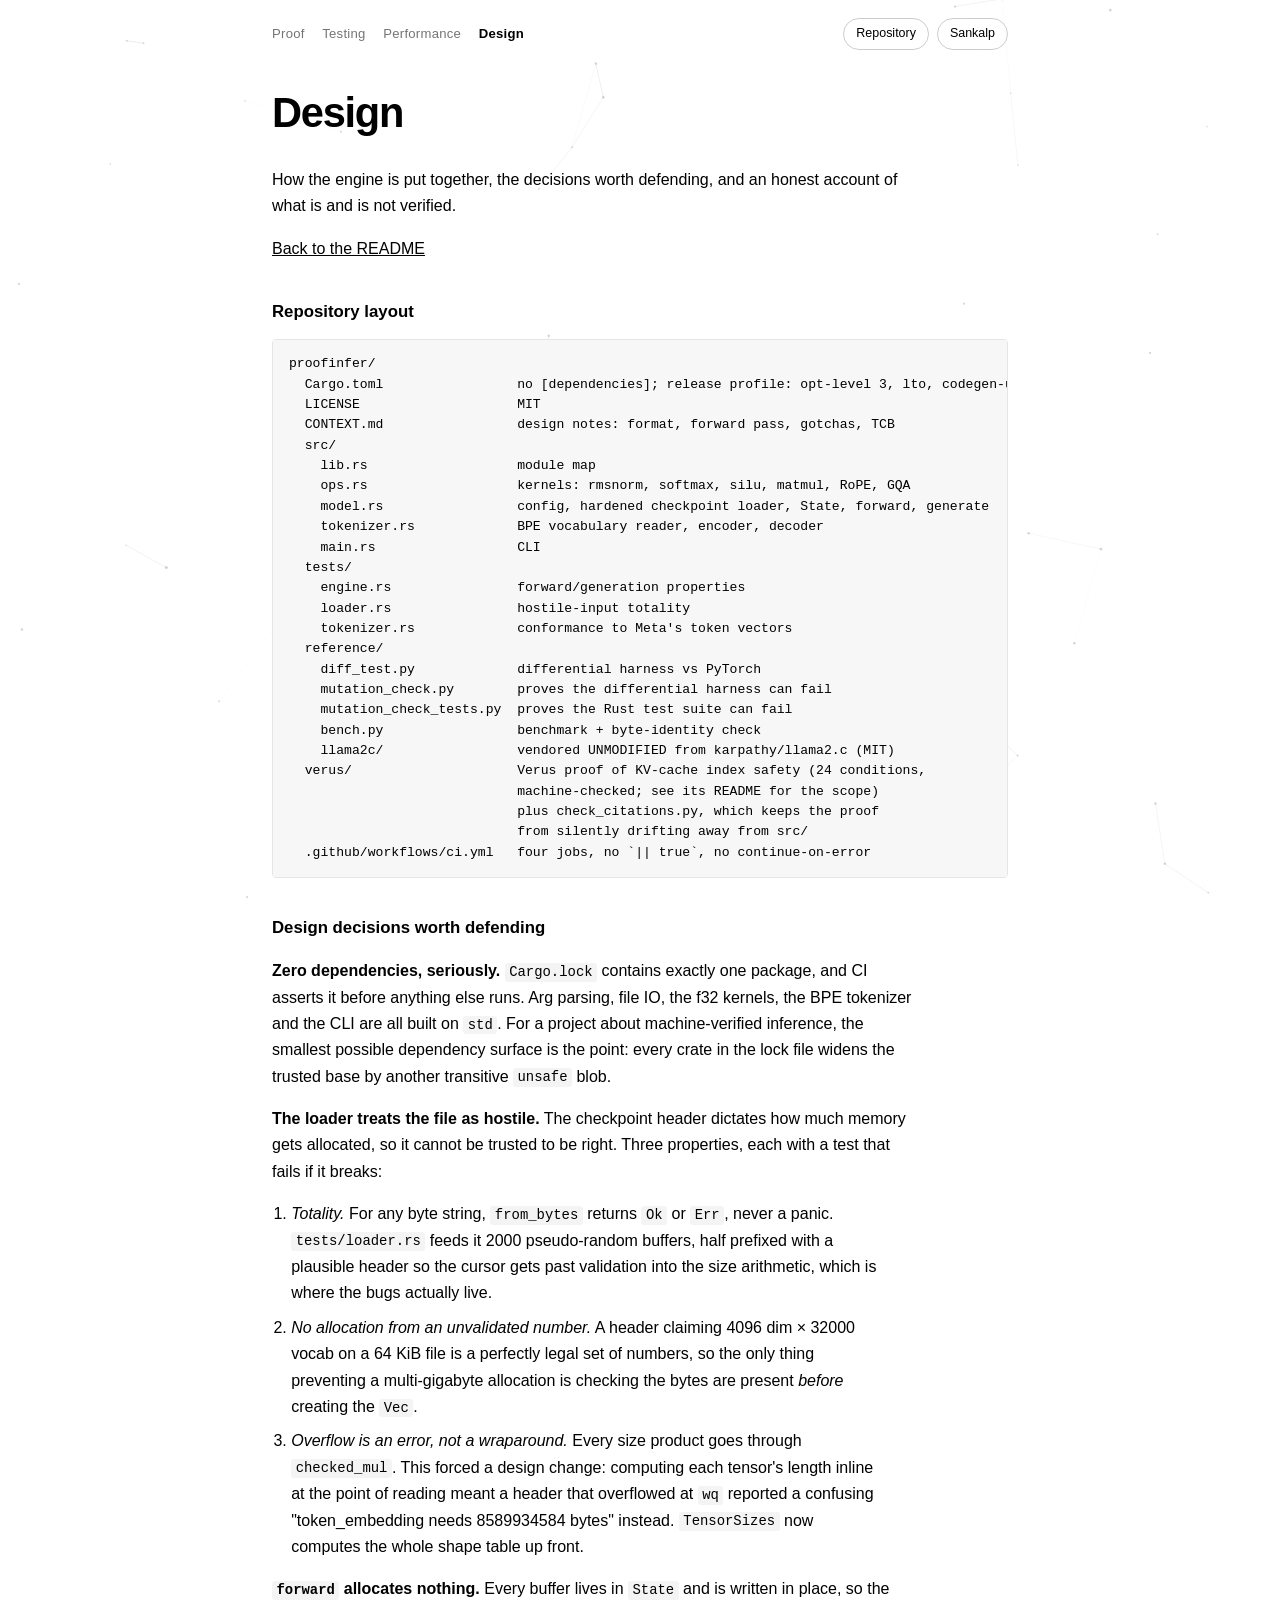
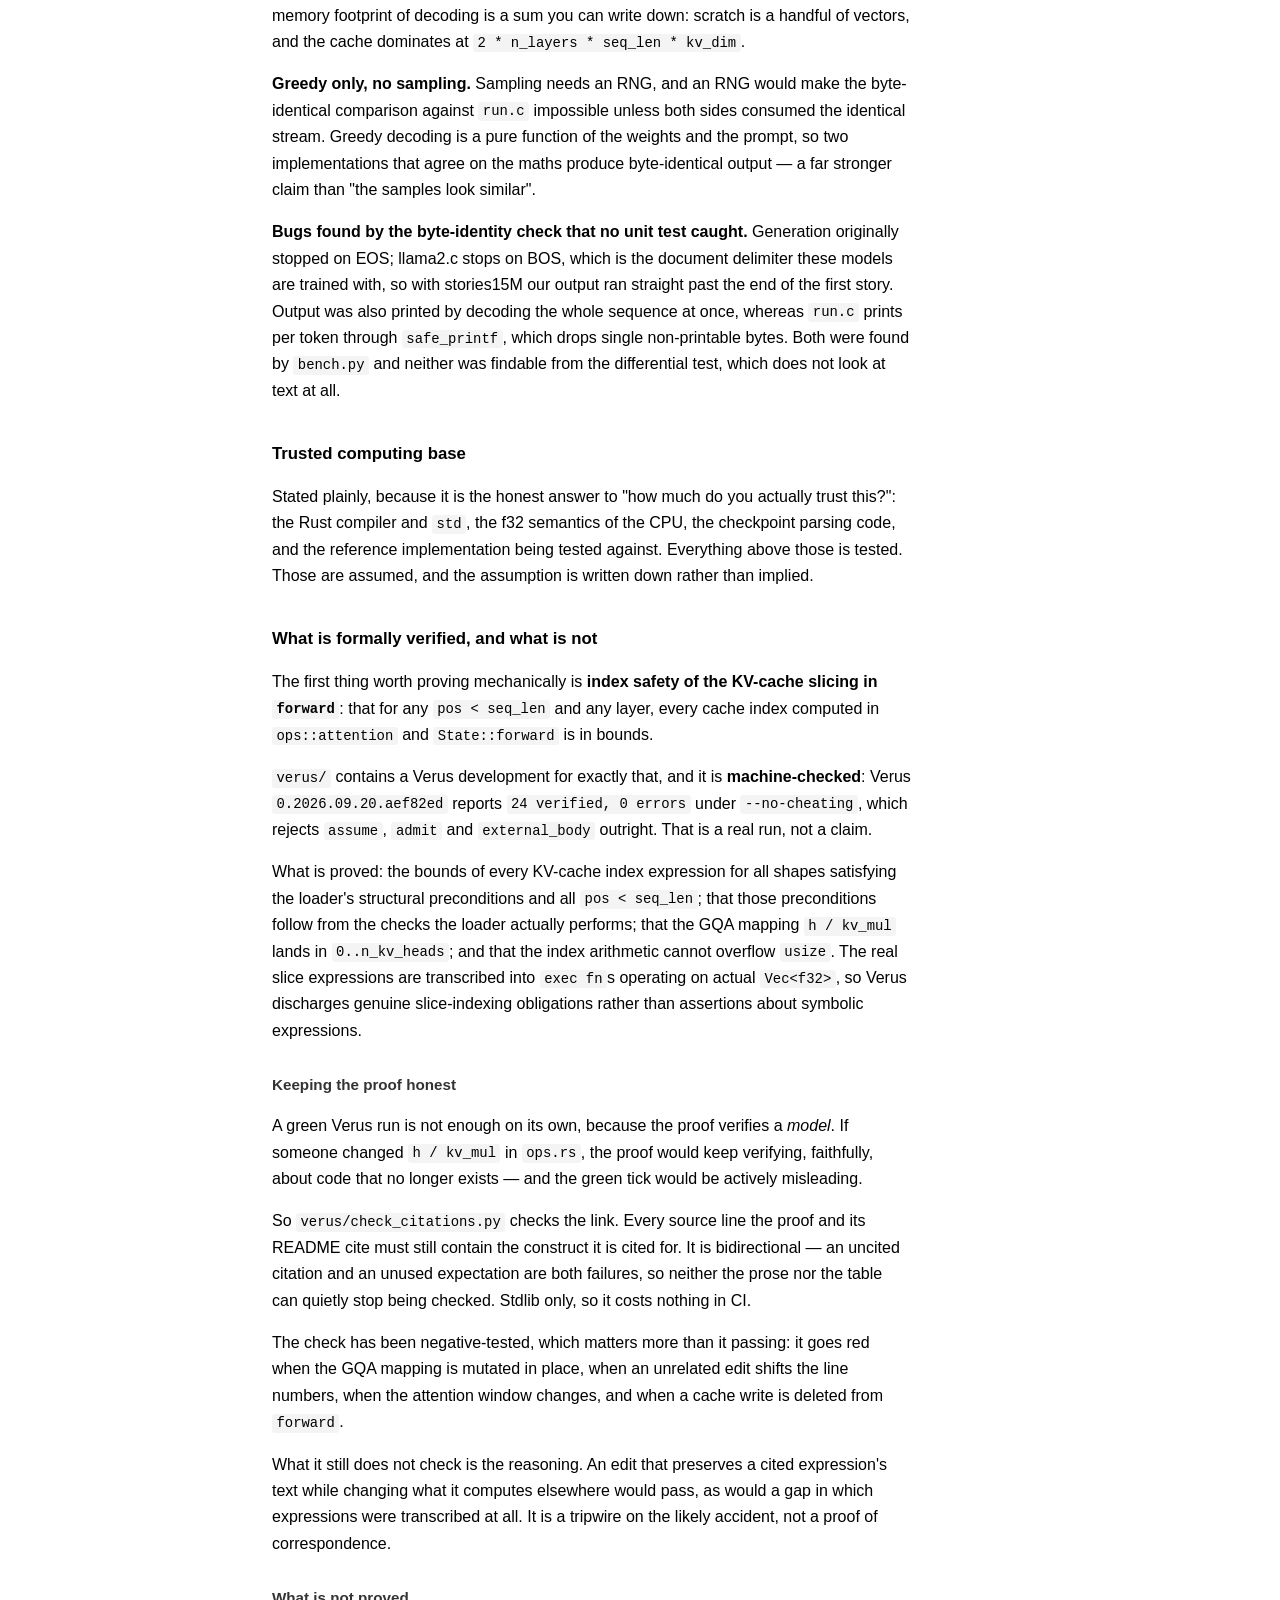
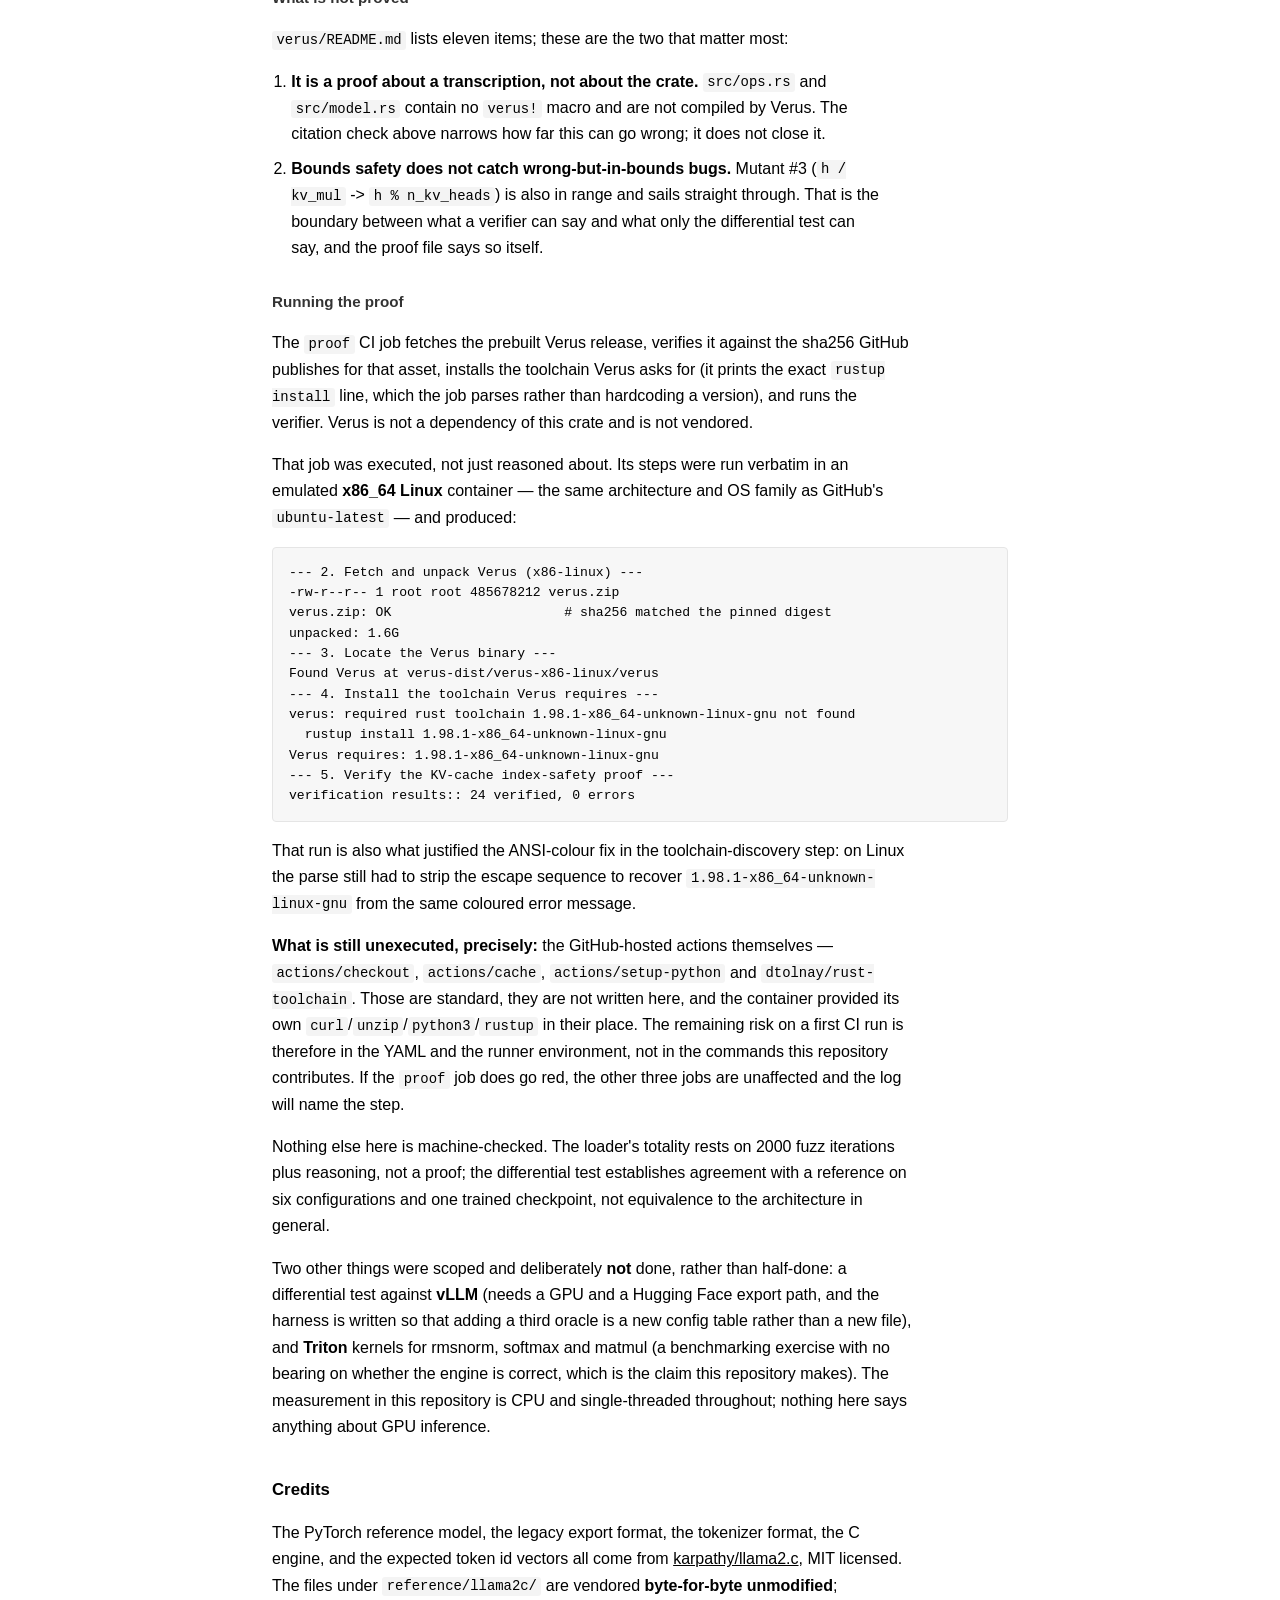
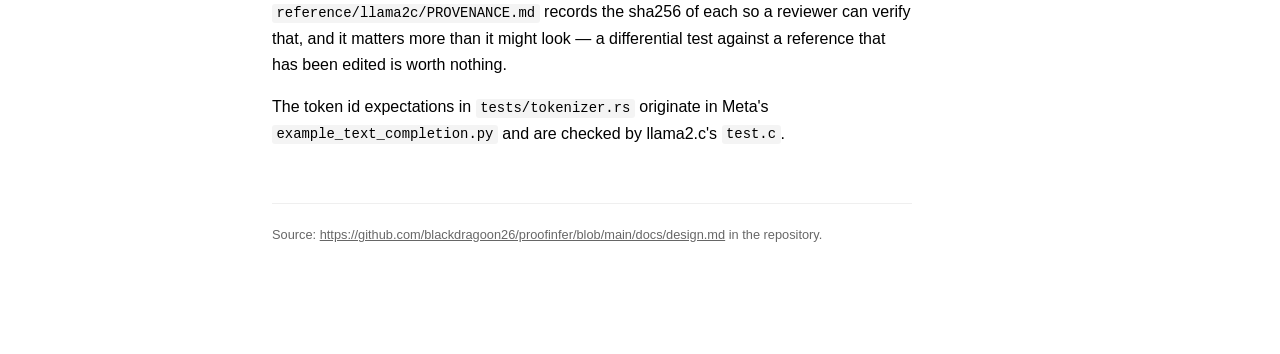
==== site/design.html @ e71aaa5a "site: landing page, generated from docs/ The project's site, in site/. Four static pages - the landi" ====
<!DOCTYPE html>
<html lang="en">
<head>
<meta charset="utf-8">
<meta name="viewport" content="width=device-width, initial-scale=1">
<title>Design &middot; proofinfer</title>
<meta name="description" content="proofinfer — Design: architecture, decisions, trusted computing base, and what is not verified">
<link rel="stylesheet" href="style.css">
<script src="motion.js" defer></script>
</head>
<body>
<canvas id="bg" aria-hidden="true"></canvas>

<nav>
<div class="navlinks"><a href="index.html">Proof</a><a href="testing.html">Testing</a><a href="performance.html">Performance</a><a href="design.html" class="here">Design</a></div><div class="navbtns"><a class="btn" href="https://github.com/blackdragoon26/proofinfer">Repository</a><a class="btn" href="https://sankalpjha.dev/">Sankalp</a></div>
</nav>

<main class="doc">
<h1>Design</h1>
<p>How the engine is put together, the decisions worth defending, and an honest account of what is and is not verified.</p>

<p><a href="https://github.com/blackdragoon26/proofinfer/blob/main/README.md">Back to the README</a></p>

<h3>Repository layout</h3>
<pre><code>proofinfer/
  Cargo.toml                 no [dependencies]; release profile: opt-level 3, lto, codegen-units 1
  LICENSE                    MIT
  CONTEXT.md                 design notes: format, forward pass, gotchas, TCB
  src/
    lib.rs                   module map
    ops.rs                   kernels: rmsnorm, softmax, silu, matmul, RoPE, GQA
    model.rs                 config, hardened checkpoint loader, State, forward, generate
    tokenizer.rs             BPE vocabulary reader, encoder, decoder
    main.rs                  CLI
  tests/
    engine.rs                forward/generation properties
    loader.rs                hostile-input totality
    tokenizer.rs             conformance to Meta's token vectors
  reference/
    diff_test.py             differential harness vs PyTorch
    mutation_check.py        proves the differential harness can fail
    mutation_check_tests.py  proves the Rust test suite can fail
    bench.py                 benchmark + byte-identity check
    llama2c/                 vendored UNMODIFIED from karpathy/llama2.c (MIT)
  verus/                     Verus proof of KV-cache index safety (24 conditions,
                             machine-checked; see its README for the scope)
                             plus check_citations.py, which keeps the proof
                             from silently drifting away from src/
  .github/workflows/ci.yml   four jobs, no `|| true`, no continue-on-error</code></pre>

<h3>Design decisions worth defending</h3>
<p><strong>Zero dependencies, seriously.</strong> <code>Cargo.lock</code> contains exactly one package, and CI asserts it before anything else runs. Arg parsing, file IO, the f32 kernels, the BPE tokenizer and the CLI are all built on <code>std</code>. For a project about machine-verified inference, the smallest possible dependency surface is the point: every crate in the lock file widens the trusted base by another transitive <code>unsafe</code> blob.</p>

<p><strong>The loader treats the file as hostile.</strong> The checkpoint header dictates how much memory gets allocated, so it cannot be trusted to be right. Three properties, each with a test that fails if it breaks:</p>

<ol>
<li><em>Totality.</em> For any byte string, <code>from_bytes</code> returns <code>Ok</code> or <code>Err</code>, never a panic. <code>tests/loader.rs</code> feeds it 2000 pseudo-random buffers, half prefixed with a plausible header so the cursor gets past validation into the size arithmetic, which is where the bugs actually live.</li>
<li><em>No allocation from an unvalidated number.</em> A header claiming 4096 dim × 32000 vocab on a 64 KiB file is a perfectly legal set of numbers, so the only thing preventing a multi-gigabyte allocation is checking the bytes are present <em>before</em> creating the <code>Vec</code>.</li>
<li><em>Overflow is an error, not a wraparound.</em> Every size product goes through <code>checked_mul</code>. This forced a design change: computing each tensor's length inline at the point of reading meant a header that overflowed at <code>wq</code> reported a confusing "token_embedding needs 8589934584 bytes" instead. <code>TensorSizes</code> now computes the whole shape table up front.</li>
</ol>

<p><strong><code>forward</code> allocates nothing.</strong> Every buffer lives in <code>State</code> and is written in place, so the memory footprint of decoding is a sum you can write down: scratch is a handful of vectors, and the cache dominates at <code>2 * n_layers * seq_len * kv_dim</code>.</p>

<p><strong>Greedy only, no sampling.</strong> Sampling needs an RNG, and an RNG would make the byte-identical comparison against <code>run.c</code> impossible unless both sides consumed the identical stream. Greedy decoding is a pure function of the weights and the prompt, so two implementations that agree on the maths produce byte-identical output — a far stronger claim than "the samples look similar".</p>

<p><strong>Bugs found by the byte-identity check that no unit test caught.</strong> Generation originally stopped on EOS; llama2.c stops on BOS, which is the document delimiter these models are trained with, so with stories15M our output ran straight past the end of the first story. Output was also printed by decoding the whole sequence at once, whereas <code>run.c</code> prints per token through <code>safe_printf</code>, which drops single non-printable bytes. Both were found by <code>bench.py</code> and neither was findable from the differential test, which does not look at text at all.</p>

<h3>Trusted computing base</h3>
<p>Stated plainly, because it is the honest answer to "how much do you actually trust this?": the Rust compiler and <code>std</code>, the f32 semantics of the CPU, the checkpoint parsing code, and the reference implementation being tested against. Everything above those is tested. Those are assumed, and the assumption is written down rather than implied.</p>

<h3>What is formally verified, and what is not</h3>
<p>The first thing worth proving mechanically is <strong>index safety of the KV-cache slicing in <code>forward</code></strong>: that for any <code>pos &lt; seq_len</code> and any layer, every cache index computed in <code>ops::attention</code> and <code>State::forward</code> is in bounds.</p>

<p><code>verus/</code> contains a Verus development for exactly that, and it is <strong>machine-checked</strong>: Verus <code>0.2026.09.20.aef82ed</code> reports <code>24 verified, 0 errors</code> under <code>--no-cheating</code>, which rejects <code>assume</code>, <code>admit</code> and <code>external_body</code> outright. That is a real run, not a claim.</p>

<p>What is proved: the bounds of every KV-cache index expression for all shapes satisfying the loader's structural preconditions and all <code>pos &lt; seq_len</code>; that those preconditions follow from the checks the loader actually performs; that the GQA mapping <code>h / kv_mul</code> lands in <code>0..n_kv_heads</code>; and that the index arithmetic cannot overflow <code>usize</code>. The real slice expressions are transcribed into <code>exec fn</code>s operating on actual <code>Vec&lt;f32&gt;</code>, so Verus discharges genuine slice-indexing obligations rather than assertions about symbolic expressions.</p>

<h4>Keeping the proof honest</h4>
<p>A green Verus run is not enough on its own, because the proof verifies a <em>model</em>. If someone changed <code>h / kv_mul</code> in <code>ops.rs</code>, the proof would keep verifying, faithfully, about code that no longer exists — and the green tick would be actively misleading.</p>

<p>So <code>verus/check_citations.py</code> checks the link. Every source line the proof and its README cite must still contain the construct it is cited for. It is bidirectional — an uncited citation and an unused expectation are both failures, so neither the prose nor the table can quietly stop being checked. Stdlib only, so it costs nothing in CI.</p>

<p>The check has been negative-tested, which matters more than it passing: it goes red when the GQA mapping is mutated in place, when an unrelated edit shifts the line numbers, when the attention window changes, and when a cache write is deleted from <code>forward</code>.</p>

<p>What it still does not check is the reasoning. An edit that preserves a cited expression's text while changing what it computes elsewhere would pass, as would a gap in which expressions were transcribed at all. It is a tripwire on the likely accident, not a proof of correspondence.</p>

<h4>What is <strong>not</strong> proved</h4>
<p><code>verus/README.md</code> lists eleven items; these are the two that matter most:</p>

<ol>
<li><strong>It is a proof about a transcription, not about the crate.</strong> <code>src/ops.rs</code> and <code>src/model.rs</code> contain no <code>verus!</code> macro and are not compiled by Verus. The citation check above narrows how far this can go wrong; it does not close it.</li>
<li><strong>Bounds safety does not catch wrong-but-in-bounds bugs.</strong> Mutant #3 (<code>h / kv_mul</code> -&gt; <code>h % n_kv_heads</code>) is also in range and sails straight through. That is the boundary between what a verifier can say and what only the differential test can say, and the proof file says so itself.</li>
</ol>

<h4>Running the proof</h4>
<p>The <code>proof</code> CI job fetches the prebuilt Verus release, verifies it against the sha256 GitHub publishes for that asset, installs the toolchain Verus asks for (it prints the exact <code>rustup install</code> line, which the job parses rather than hardcoding a version), and runs the verifier. Verus is not a dependency of this crate and is not vendored.</p>

<p>That job was executed, not just reasoned about. Its steps were run verbatim in an emulated <strong>x86_64 Linux</strong> container — the same architecture and OS family as GitHub's <code>ubuntu-latest</code> — and produced:</p>

<pre><code>--- 2. Fetch and unpack Verus (x86-linux) ---
-rw-r--r-- 1 root root 485678212 verus.zip
verus.zip: OK                      # sha256 matched the pinned digest
unpacked: 1.6G
--- 3. Locate the Verus binary ---
Found Verus at verus-dist/verus-x86-linux/verus
--- 4. Install the toolchain Verus requires ---
verus: required rust toolchain 1.98.1-x86_64-unknown-linux-gnu not found
  rustup install 1.98.1-x86_64-unknown-linux-gnu
Verus requires: 1.98.1-x86_64-unknown-linux-gnu
--- 5. Verify the KV-cache index-safety proof ---
verification results:: 24 verified, 0 errors</code></pre>

<p>That run is also what justified the ANSI-colour fix in the toolchain-discovery step: on Linux the parse still had to strip the escape sequence to recover <code>1.98.1-x86_64-unknown-linux-gnu</code> from the same coloured error message.</p>

<p><strong>What is still unexecuted, precisely:</strong> the GitHub-hosted actions themselves — <code>actions/checkout</code>, <code>actions/cache</code>, <code>actions/setup-python</code> and <code>dtolnay/rust-toolchain</code>. Those are standard, they are not written here, and the container provided its own <code>curl</code>/<code>unzip</code>/<code>python3</code>/<code>rustup</code> in their place. The remaining risk on a first CI run is therefore in the YAML and the runner environment, not in the commands this repository contributes. If the <code>proof</code> job does go red, the other three jobs are unaffected and the log will name the step.</p>

<p>Nothing else here is machine-checked. The loader's totality rests on 2000 fuzz iterations plus reasoning, not a proof; the differential test establishes agreement with a reference on six configurations and one trained checkpoint, not equivalence to the architecture in general.</p>

<p>Two other things were scoped and deliberately <strong>not</strong> done, rather than half-done: a differential test against <strong>vLLM</strong> (needs a GPU and a Hugging Face export path, and the harness is written so that adding a third oracle is a new config table rather than a new file), and <strong>Triton</strong> kernels for rmsnorm, softmax and matmul (a benchmarking exercise with no bearing on whether the engine is correct, which is the claim this repository makes). The measurement in this repository is CPU and single-threaded throughout; nothing here says anything about GPU inference.</p>

<h3>Credits</h3>
<p>The PyTorch reference model, the legacy export format, the tokenizer format, the C engine, and the expected token id vectors all come from <a href="https://github.com/karpathy/llama2.c">karpathy/llama2.c</a>, MIT licensed. The files under <code>reference/llama2c/</code> are vendored <strong>byte-for-byte unmodified</strong>; <code>reference/llama2c/PROVENANCE.md</code> records the sha256 of each so a reviewer can verify that, and it matters more than it might look — a differential test against a reference that has been edited is worth nothing.</p>

<p>The token id expectations in <code>tests/tokenizer.rs</code> originate in Meta's <code>example_text_completion.py</code> and are checked by llama2.c's <code>test.c</code>.</p>

<p class="source">Source: <a href="https://github.com/blackdragoon26/proofinfer/blob/main/docs/design.md">https://github.com/blackdragoon26/proofinfer/blob/main/docs/design.md</a> in the repository.</p>
</main>

</body>
</html>
---- site/style.css ----
/* proofinfer — one stylesheet for the landing page and the doc pages.
   Black and white, inverted automatically for dark mode. No colours, no
   dependencies, no build step. */

/* ---------- reset ---------- */

:root { color-scheme: light dark; }

*, *::before, *::after { box-sizing: border-box; }

html { -webkit-text-size-adjust: 100%; }

body {
  margin: 0;
  padding: 0 1.5rem 5rem;
  background: #fff;
  color: #000;
  font: 16px/1.65 ui-sans-serif, -apple-system, "Segoe UI", Helvetica, Arial, sans-serif;
  -webkit-font-smoothing: antialiased;
}

/* Everything else for dark mode is at the foot of this file, where it can
   outrank the rules it needs to override. */
@media (prefers-color-scheme: dark) {
  body { background: #000; color: #fff; }
}

a { color: inherit; }

a:hover { opacity: 0.55; }

:focus-visible { outline: 2px solid currentColor; outline-offset: 3px; }

/* The drifting background sits behind everything and never intercepts clicks. */

#bg {
  position: fixed;
  inset: 0;
  width: 100%;
  height: 100%;
  z-index: -1;
  pointer-events: none;
}

/* ---------- navbar ---------- */

nav {
  display: flex;
  align-items: center;
  justify-content: space-between;
  gap: 1rem;
  flex-wrap: wrap;
  max-width: 46rem;
  margin: 0 auto;
  padding: 1.1rem 0;
}

.navlinks { display: flex; gap: 1.1rem; flex-wrap: wrap; }

.navlinks a {
  font-size: 0.82rem;
  letter-spacing: 0.02em;
  text-decoration: none;
  opacity: 0.55;
}

.navlinks a:hover { opacity: 1; }

/* The page you are on. */
.navlinks a.here { opacity: 1; font-weight: 600; }

.navbtns { display: flex; gap: 0.5rem; }

.btn {
  display: inline-block;
  padding: 0.3rem 0.75rem;
  border: 1px solid #ccc;
  border-radius: 999px;
  font-size: 0.78rem;
  text-decoration: none;
  white-space: nowrap;
  transition: opacity 0.15s ease, border-color 0.15s ease;
}

.btn:hover { opacity: 1; border-color: currentColor; }

/* ---------- shared page frame ---------- */

main, footer {
  max-width: 46rem;
  margin: 0 auto;
}

.lede {
  font-size: 1.05rem;
  max-width: 34rem;
  opacity: 0.75;
}

/* ---------- landing page ---------- */

.hero { padding: 3.5rem 0 2.5rem; }

section { margin: 0 0 2.75rem; }

code {
  font-family: ui-monospace, SFMono-Regular, Menlo, Consolas, monospace;
  font-size: 0.875em;
}

h1 {
  font-size: clamp(2.6rem, 9vw, 4rem);
  line-height: 1.05;
  letter-spacing: -0.03em;
  margin: 0 0 1rem;
  font-weight: 600;
}

h2 {
  font-size: 0.78rem;
  letter-spacing: 0.14em;
  text-transform: uppercase;
  opacity: 0.45;
  margin: 3.5rem 0 1.25rem;
  font-weight: 600;
}

.work, .doclist { margin: 0; padding-left: 1.1rem; }

.work li, .doclist li { margin-bottom: 0.6rem; max-width: 38rem; }

.rows { border-top: 1px solid #e5e5e5; }

@media (prefers-color-scheme: dark) { .rows { border-color: #222; } }

.rows > div {
  display: flex;
  align-items: baseline;
  justify-content: space-between;
  gap: 1.5rem;
  padding: 0.7rem 0;
  border-bottom: 1px solid #e5e5e5;
}

@media (prefers-color-scheme: dark) { .rows > div { border-color: #222; } }

.rows .k { opacity: 0.7; }

.rows .v {
  font-variant-numeric: tabular-nums;
  font-weight: 600;
  text-align: right;
  white-space: nowrap;
}

footer {
  margin-top: 4.5rem;
  padding-top: 1.25rem;
  border-top: 1px solid #e5e5e5;
  font-size: 0.82rem;
  opacity: 0.6;
  display: flex;
  justify-content: space-between;
  gap: 1rem;
}

@media (prefers-color-scheme: dark) { footer { border-color: #222; } }

/* ---------- doc pages ---------- */

.doc { padding-bottom: 1rem; }

.doc h1 {
  font-size: clamp(2rem, 6vw, 2.6rem);
  margin: 1.5rem 0 2rem;
}

.doc h3 { font-size: 1.05rem; margin: 2.25rem 0 0.6rem; font-weight: 600; }
.doc h4 { font-size: 0.95rem; margin: 1.75rem 0 0.5rem; font-weight: 600; opacity: 0.8; }

.doc p { max-width: 40rem; }

.doc ul, .doc ol { max-width: 38rem; padding-left: 1.2rem; }
.doc li { margin-bottom: 0.5rem; }

.doc code {
  font-family: ui-monospace, SFMono-Regular, Menlo, Consolas, monospace;
  font-size: 0.87em;
  background: #f4f4f4;
  padding: 0.1em 0.32em;
  border-radius: 3px;
}

.doc pre {
  background: #f7f7f7;
  border: 1px solid #e5e5e5;
  border-radius: 4px;
  padding: 0.9rem 1rem;
  overflow-x: auto;
  font-size: 0.82rem;
  line-height: 1.55;
}

.doc pre code { background: none; padding: 0; font-size: inherit; }

.doc table {
  width: 100%;
  border-collapse: collapse;
  margin: 1.25rem 0;
  font-size: 0.88rem;
}

.doc th, .doc td {
  border: 1px solid #e5e5e5;
  padding: 0.45rem 0.6rem;
  text-align: left;
  vertical-align: top;
}

.doc th { font-weight: 600; background: #f7f7f7; }

@media (prefers-color-scheme: dark) {
  .doc th, .doc td { border-color: #222; }
}

.source {
  margin-top: 3.5rem;
  padding-top: 1.25rem;
  border-top: 1px solid #e5e5e5;
  font-size: 0.8rem;
  opacity: 0.6;
  word-break: break-all;
}

@media (prefers-color-scheme: dark) { .source { border-color: #222; } }

/* ---------- dark mode, last ----------
 *
 * These have to come after the rules they override. A bare `th` selector loses
 * to `.doc th` on specificity, and a media query near the top of the file
 * loses to any plain rule declared below it - which is how the table headers
 * and code spans ended up light-on-light and unreadable in dark mode.
 */

@media (prefers-color-scheme: dark) {
  .doc th { background: #0d0d0d; color: #fff; }
  .doc code { background: #1a1a1a; color: #fff; }
  .doc pre { background: #0a0a0a; border-color: #262626; }
  .doc pre code { background: none; }
  .btn { border-color: #3a3a3a; }
}
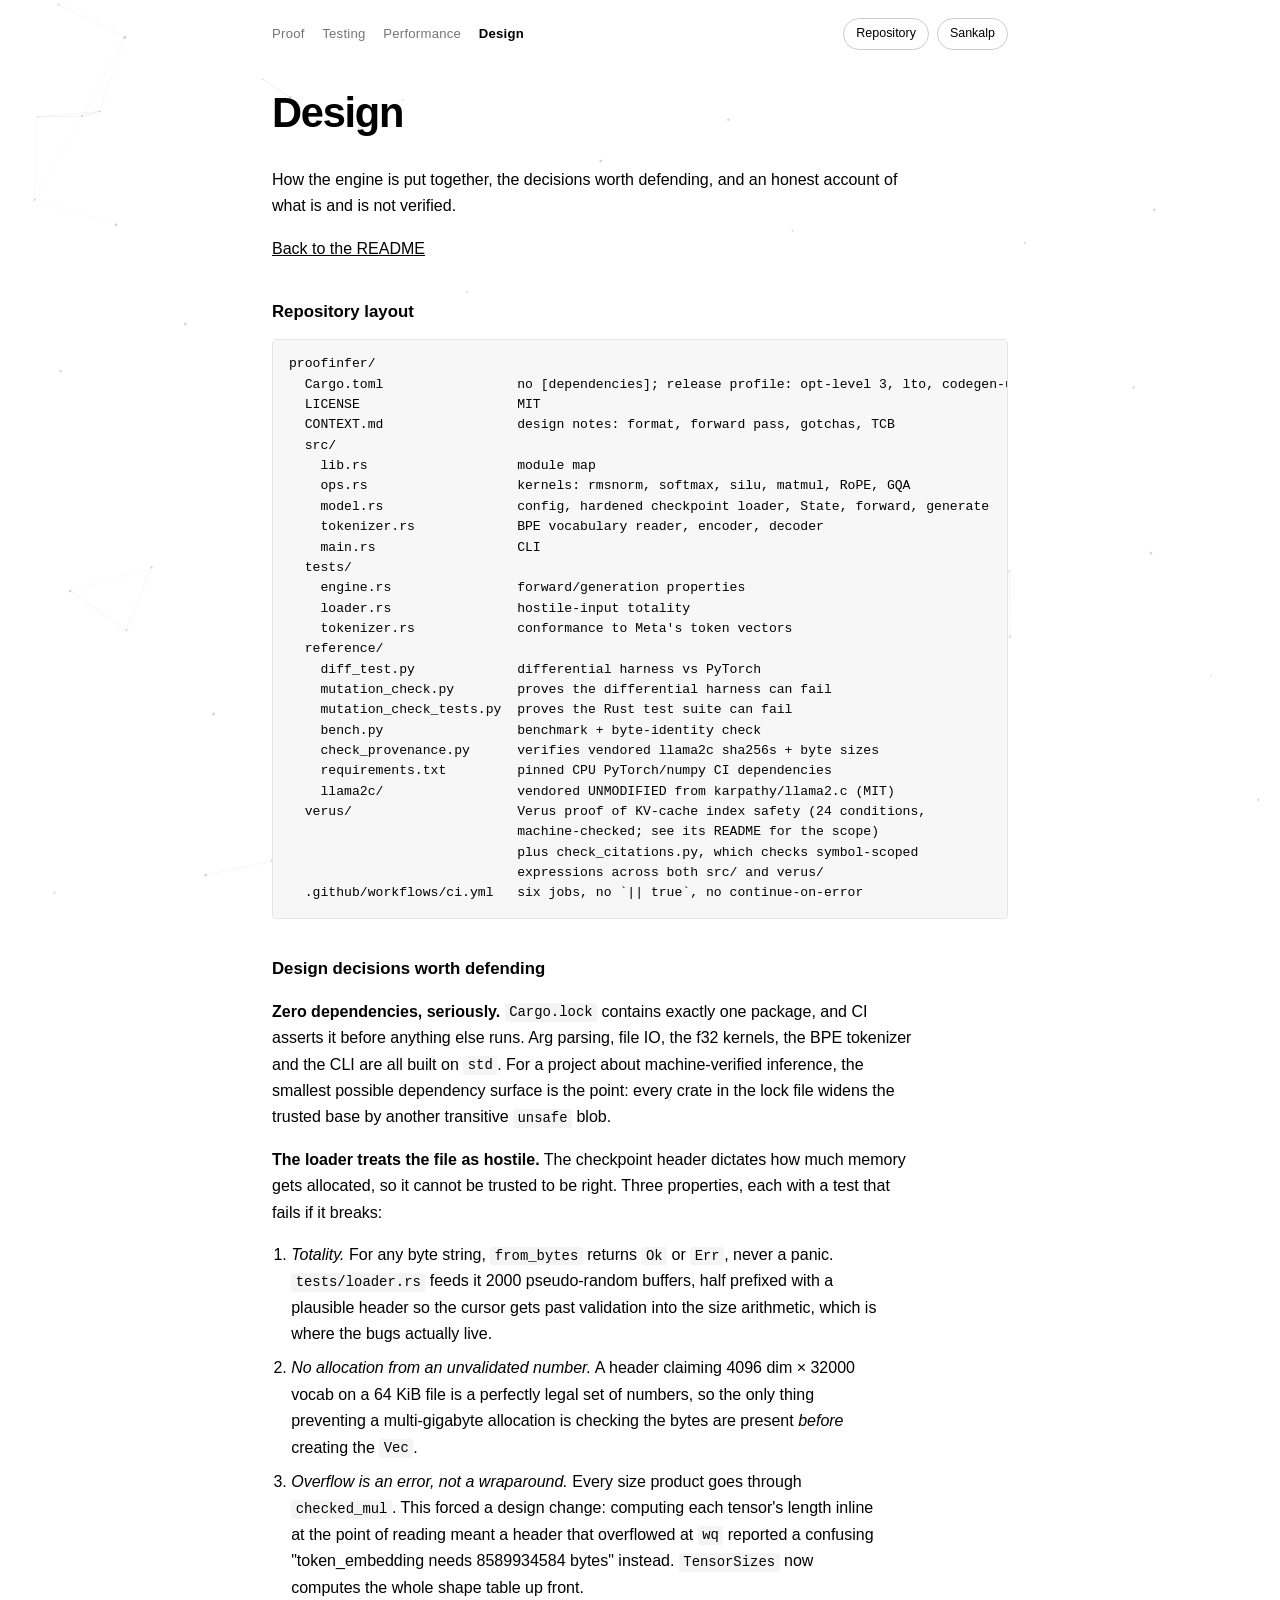
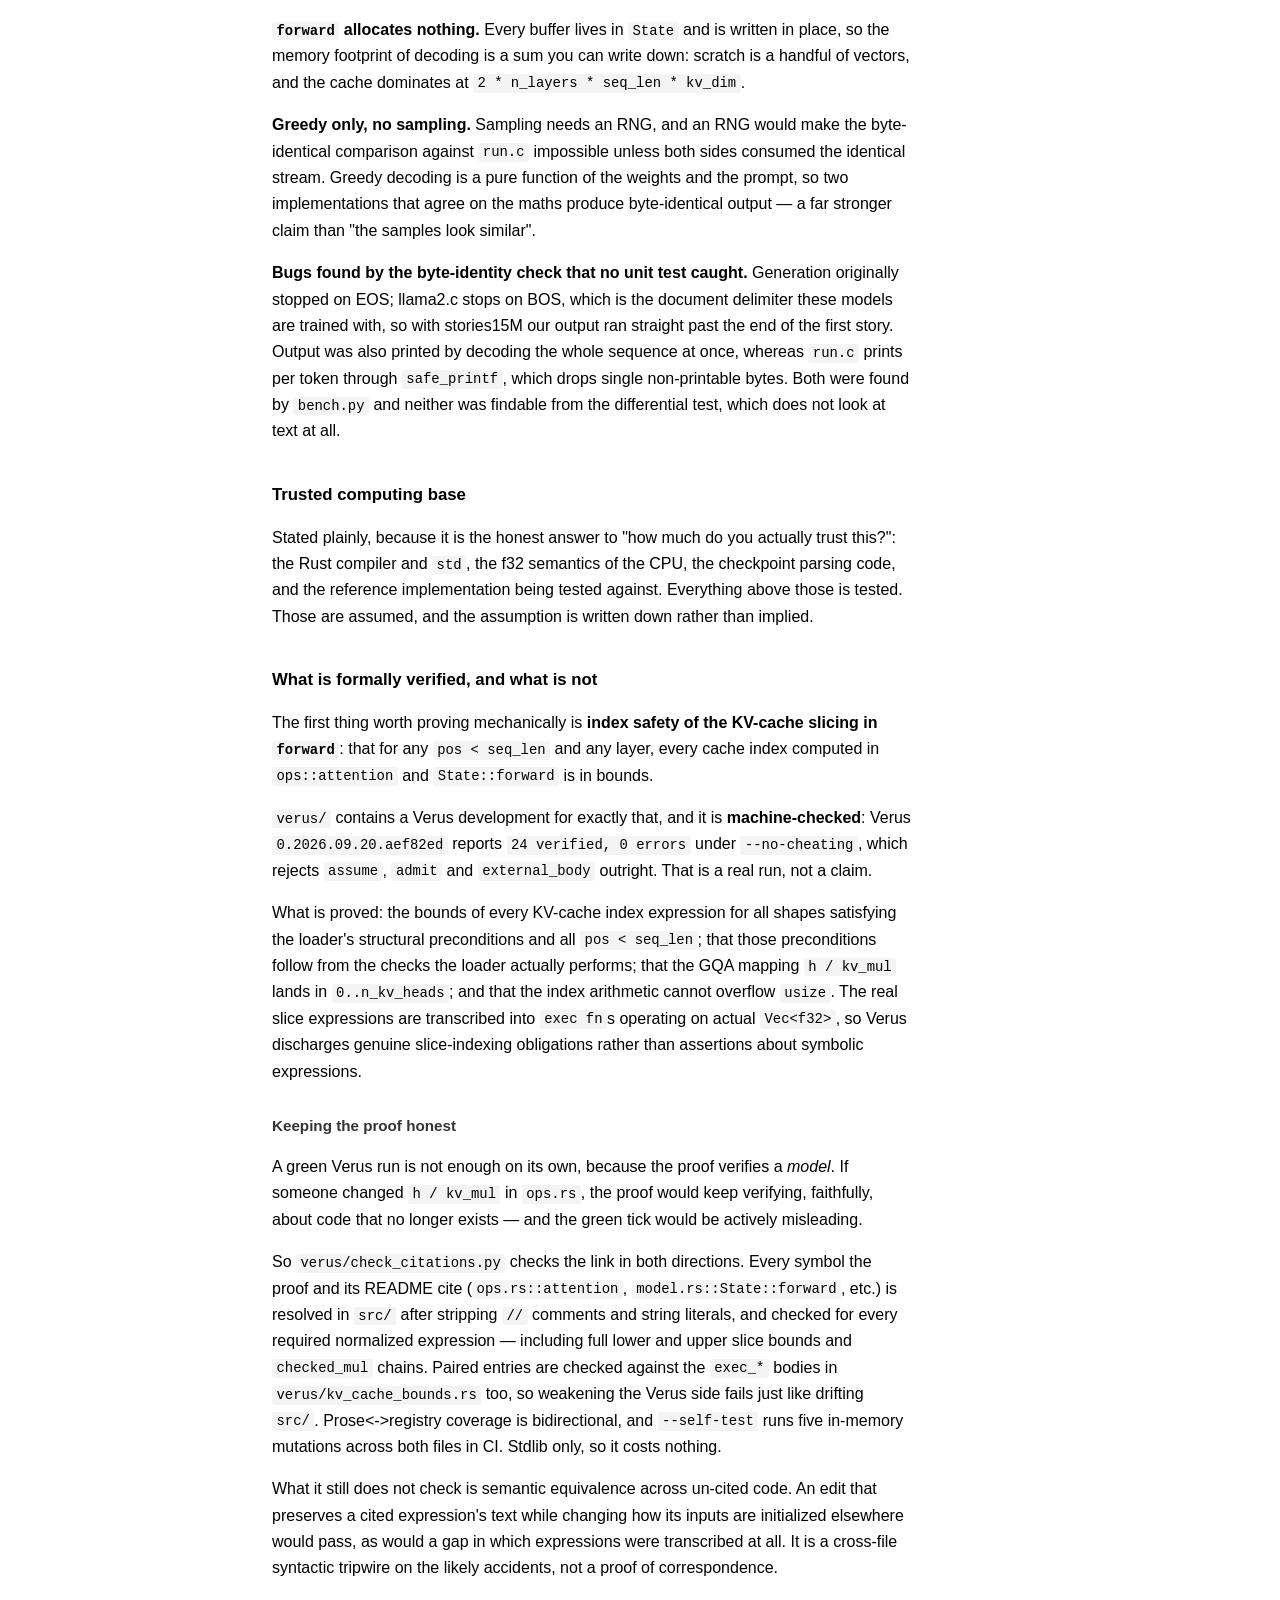
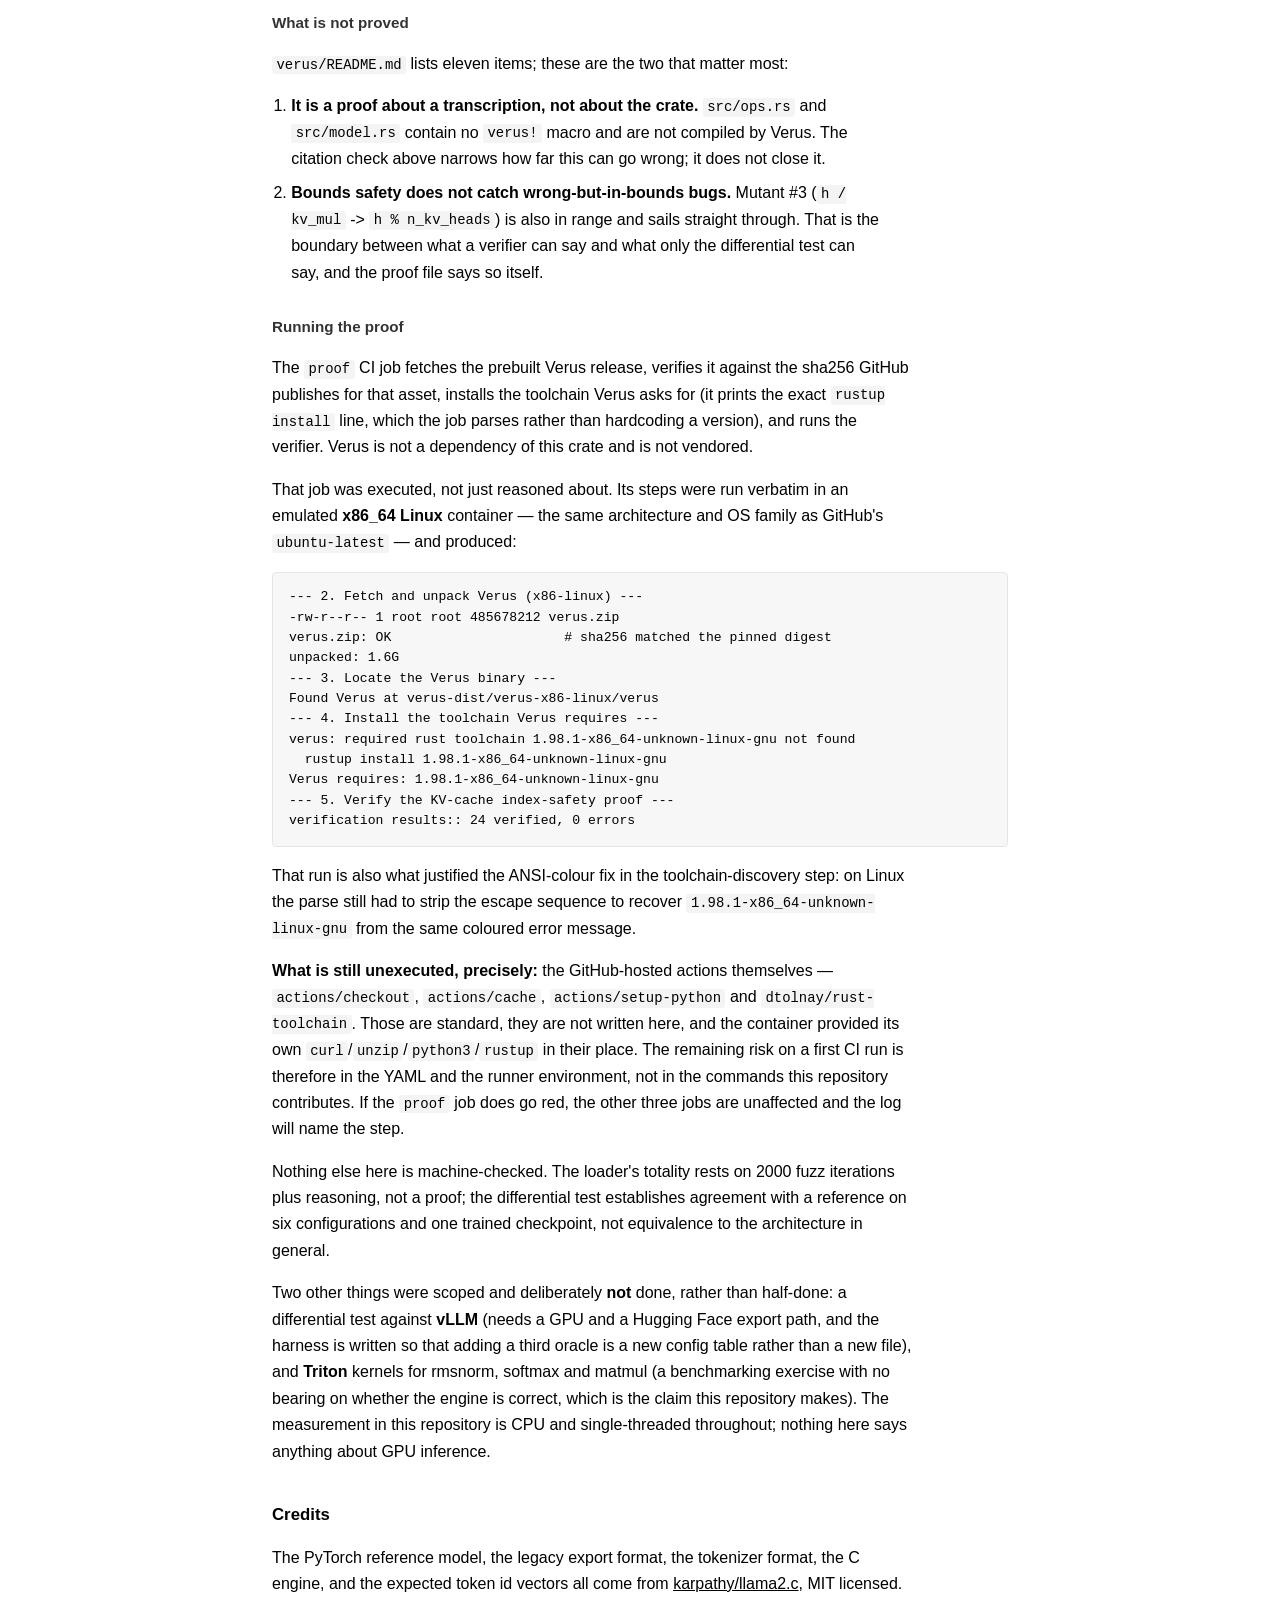
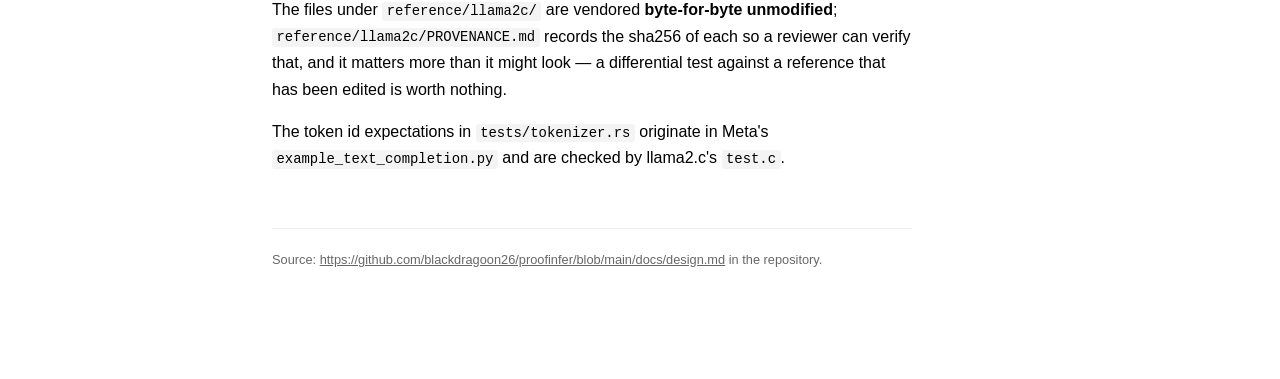
==== commit 5ead5b82: "Harden safety, MSRV 1.70.0, bidirectional citations, provenance, and CI - Harden tokenizer parsing, " ====
--- a/site/design.html
+++ b/site/design.html
@@ -41,12 +41,14 @@
     mutation_check.py        proves the differential harness can fail
     mutation_check_tests.py  proves the Rust test suite can fail
     bench.py                 benchmark + byte-identity check
+    check_provenance.py      verifies vendored llama2c sha256s + byte sizes
+    requirements.txt         pinned CPU PyTorch/numpy CI dependencies
     llama2c/                 vendored UNMODIFIED from karpathy/llama2.c (MIT)
   verus/                     Verus proof of KV-cache index safety (24 conditions,
                              machine-checked; see its README for the scope)
-                             plus check_citations.py, which keeps the proof
-                             from silently drifting away from src/
-  .github/workflows/ci.yml   four jobs, no `|| true`, no continue-on-error</code></pre>
+                             plus check_citations.py, which checks symbol-scoped
+                             expressions across both src/ and verus/
+  .github/workflows/ci.yml   six jobs, no `|| true`, no continue-on-error</code></pre>
 
 <h3>Design decisions worth defending</h3>
 <p><strong>Zero dependencies, seriously.</strong> <code>Cargo.lock</code> contains exactly one package, and CI asserts it before anything else runs. Arg parsing, file IO, the f32 kernels, the BPE tokenizer and the CLI are all built on <code>std</code>. For a project about machine-verified inference, the smallest possible dependency surface is the point: every crate in the lock file widens the trusted base by another transitive <code>unsafe</code> blob.</p>
@@ -78,11 +80,9 @@
 <h4>Keeping the proof honest</h4>
 <p>A green Verus run is not enough on its own, because the proof verifies a <em>model</em>. If someone changed <code>h / kv_mul</code> in <code>ops.rs</code>, the proof would keep verifying, faithfully, about code that no longer exists — and the green tick would be actively misleading.</p>
 
-<p>So <code>verus/check_citations.py</code> checks the link. Every source line the proof and its README cite must still contain the construct it is cited for. It is bidirectional — an uncited citation and an unused expectation are both failures, so neither the prose nor the table can quietly stop being checked. Stdlib only, so it costs nothing in CI.</p>
+<p>So <code>verus/check_citations.py</code> checks the link in both directions. Every symbol the proof and its README cite (<code>ops.rs::attention</code>, <code>model.rs::State::forward</code>, etc.) is resolved in <code>src/</code> after stripping <code>//</code> comments and string literals, and checked for every required normalized expression — including full lower and upper slice bounds and <code>checked_mul</code> chains. Paired entries are checked against the <code>exec_*</code> bodies in <code>verus/kv_cache_bounds.rs</code> too, so weakening the Verus side fails just like drifting <code>src/</code>. Prose&lt;-&gt;registry coverage is bidirectional, and <code>--self-test</code> runs five in-memory mutations across both files in CI. Stdlib only, so it costs nothing.</p>
 
-<p>The check has been negative-tested, which matters more than it passing: it goes red when the GQA mapping is mutated in place, when an unrelated edit shifts the line numbers, when the attention window changes, and when a cache write is deleted from <code>forward</code>.</p>
-
-<p>What it still does not check is the reasoning. An edit that preserves a cited expression's text while changing what it computes elsewhere would pass, as would a gap in which expressions were transcribed at all. It is a tripwire on the likely accident, not a proof of correspondence.</p>
+<p>What it still does not check is semantic equivalence across un-cited code. An edit that preserves a cited expression's text while changing how its inputs are initialized elsewhere would pass, as would a gap in which expressions were transcribed at all. It is a cross-file syntactic tripwire on the likely accidents, not a proof of correspondence.</p>
 
 <h4>What is <strong>not</strong> proved</h4>
 <p><code>verus/README.md</code> lists eleven items; these are the two that matter most:</p>
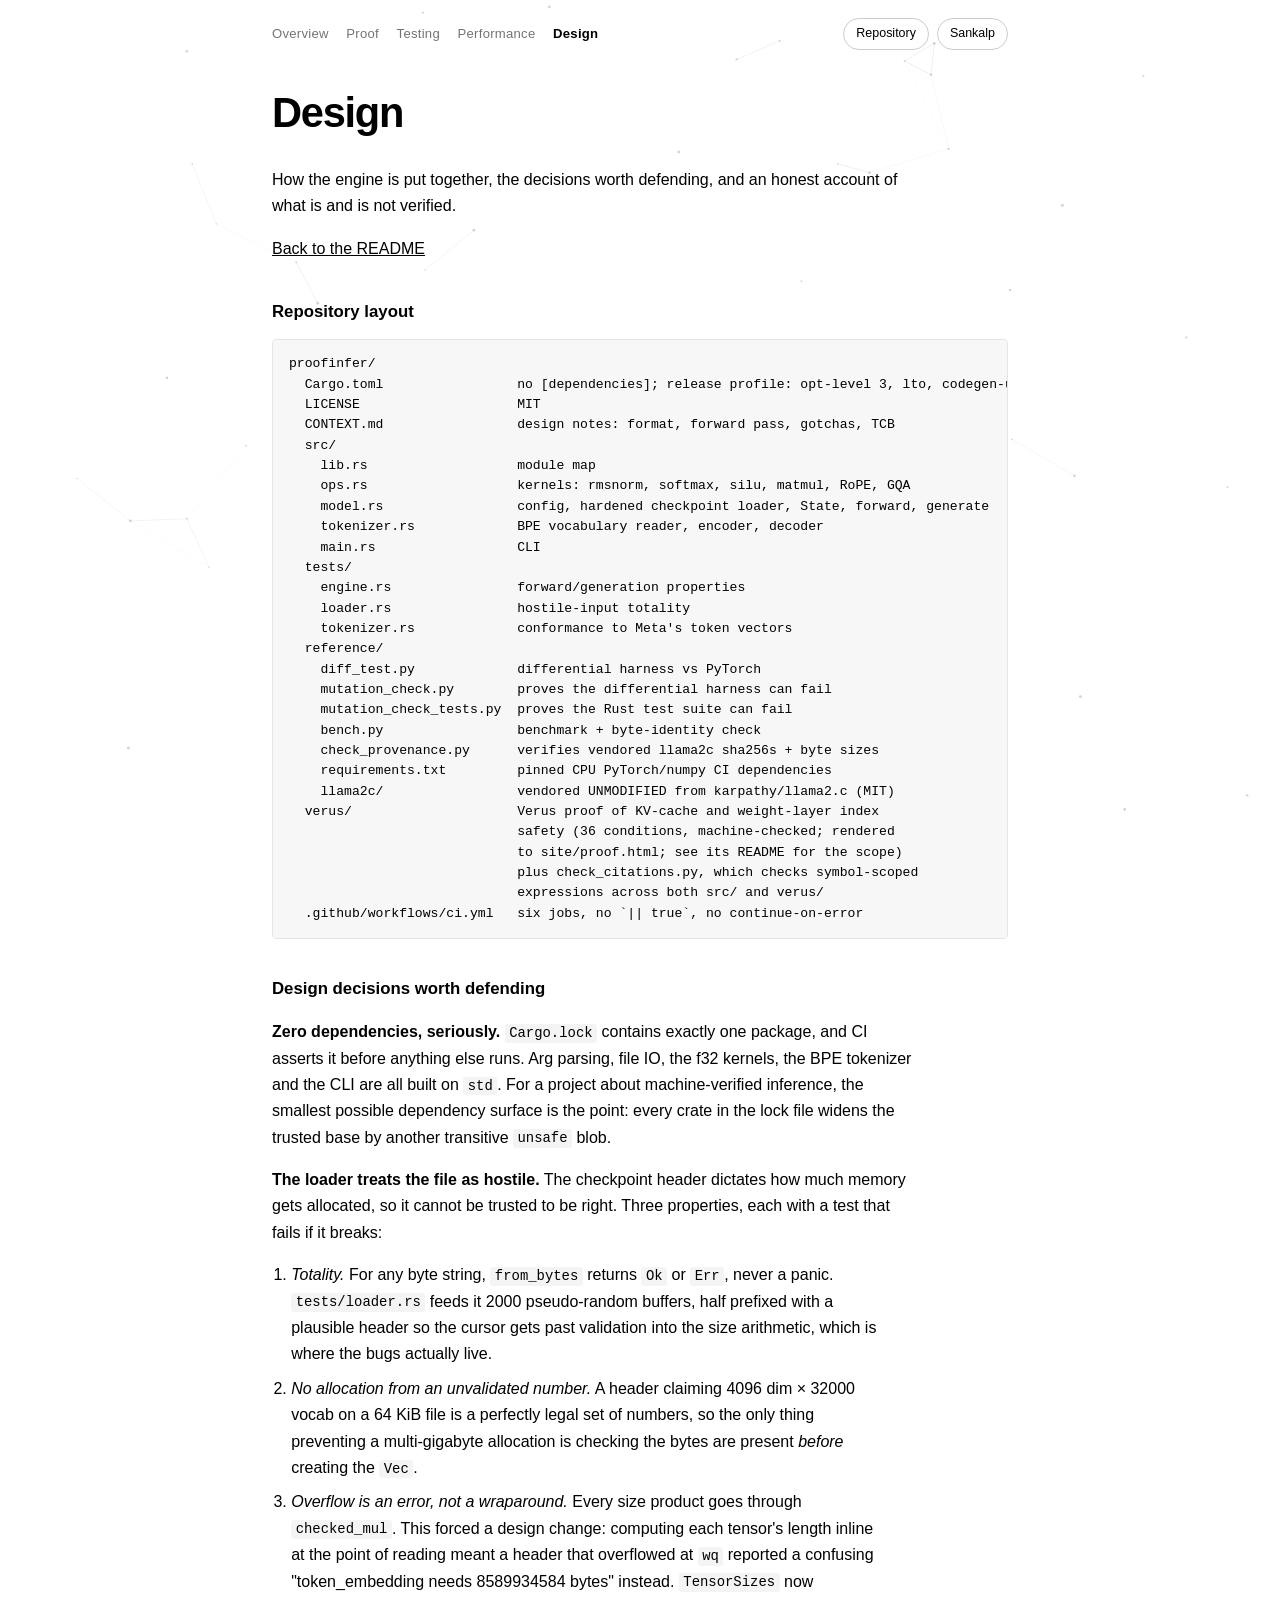
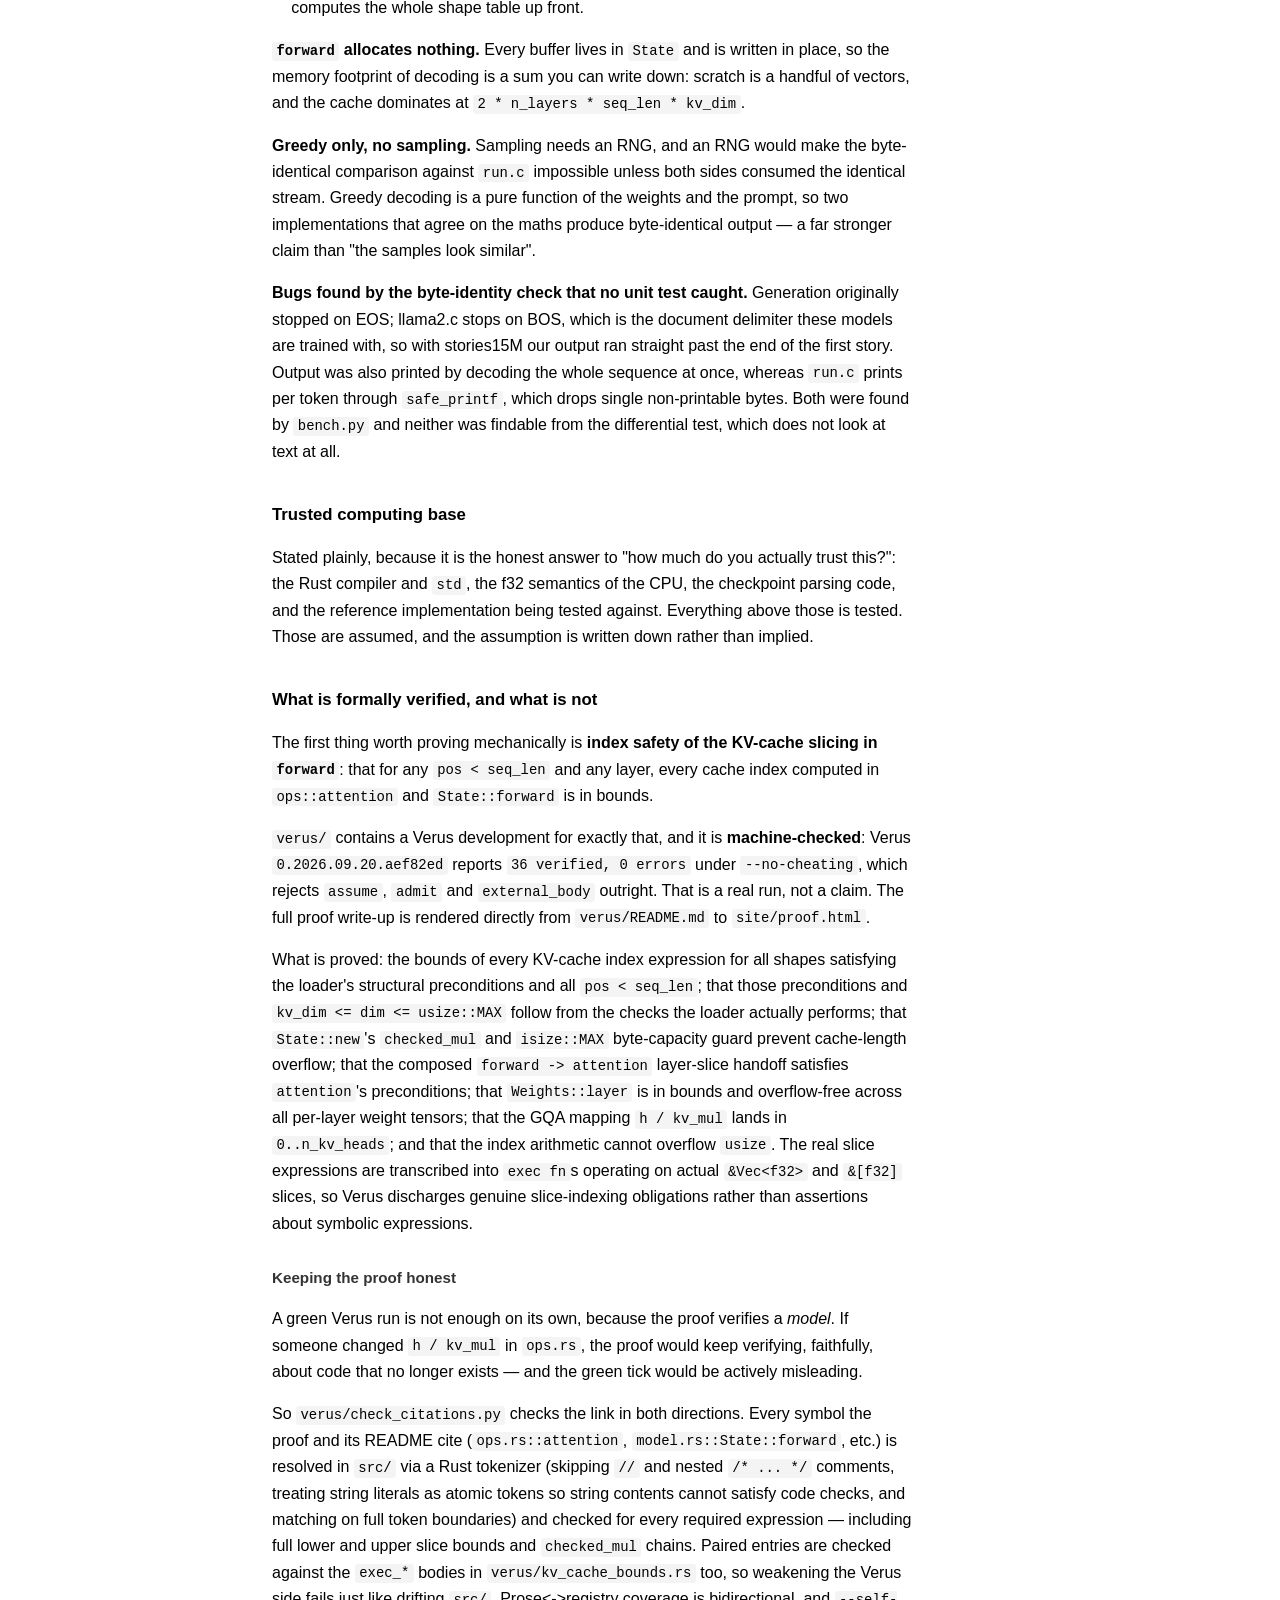
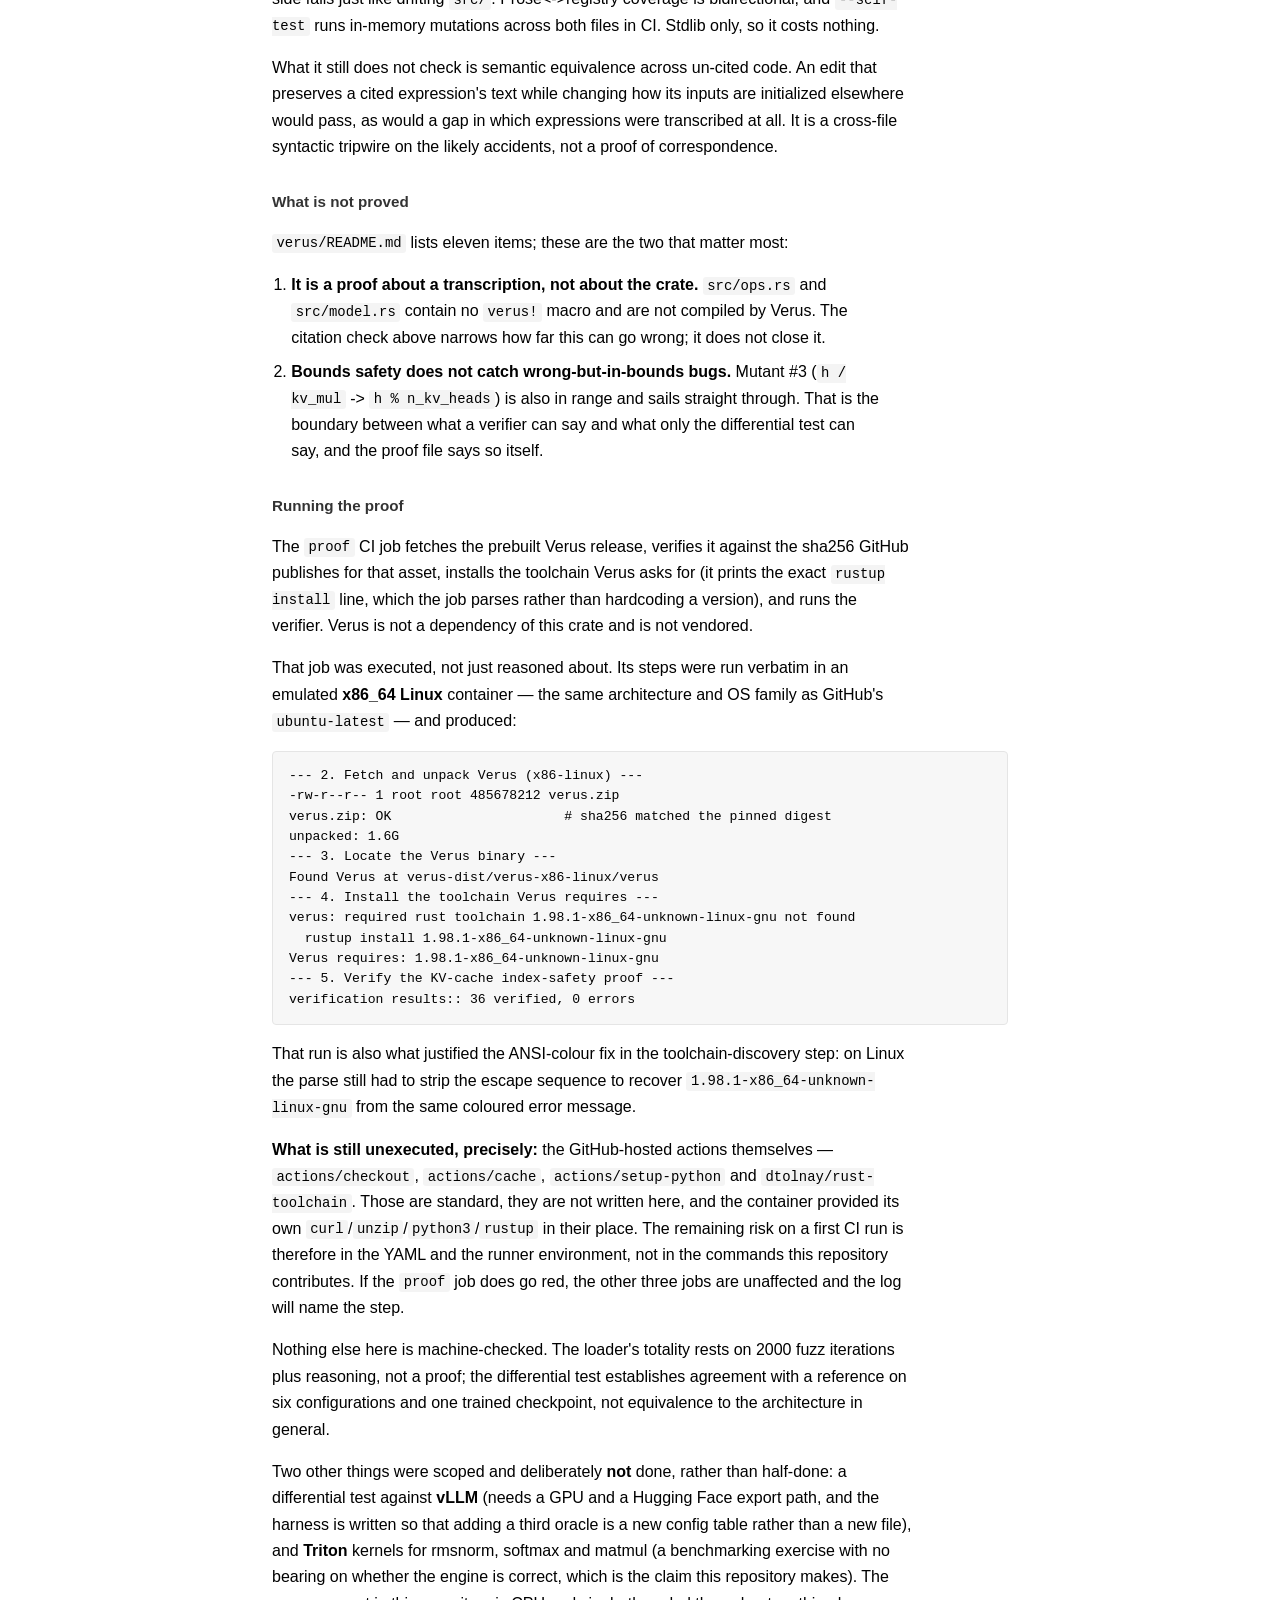
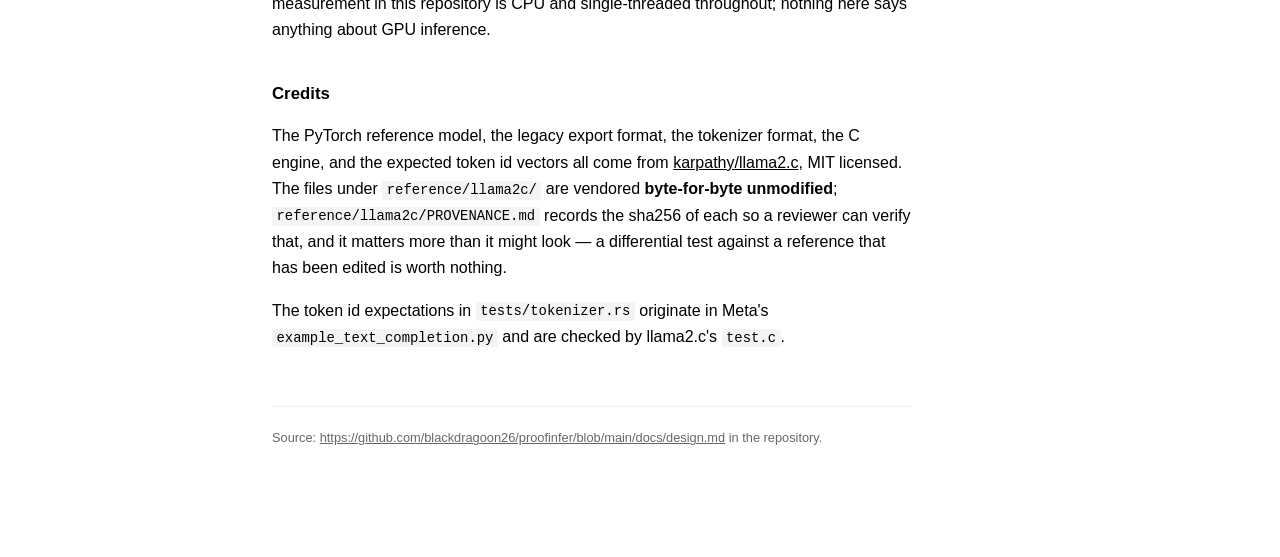
==== commit 6c368f1f: "Expand Verus proof to 36 VCs and render verus/README.md to site/proof.html - Compose exec_forward_ca" ====
--- a/site/design.html
+++ b/site/design.html
@@ -12,7 +12,7 @@
 <canvas id="bg" aria-hidden="true"></canvas>
 
 <nav>
-<div class="navlinks"><a href="index.html">Proof</a><a href="testing.html">Testing</a><a href="performance.html">Performance</a><a href="design.html" class="here">Design</a></div><div class="navbtns"><a class="btn" href="https://github.com/blackdragoon26/proofinfer">Repository</a><a class="btn" href="https://sankalpjha.dev/">Sankalp</a></div>
+<div class="navlinks"><a href="index.html">Overview</a><a href="proof.html">Proof</a><a href="testing.html">Testing</a><a href="performance.html">Performance</a><a href="design.html" class="here">Design</a></div><div class="navbtns"><a class="btn" href="https://github.com/blackdragoon26/proofinfer">Repository</a><a class="btn" href="https://sankalpjha.dev/">Sankalp</a></div>
 </nav>
 
 <main class="doc">
@@ -44,8 +44,9 @@
     check_provenance.py      verifies vendored llama2c sha256s + byte sizes
     requirements.txt         pinned CPU PyTorch/numpy CI dependencies
     llama2c/                 vendored UNMODIFIED from karpathy/llama2.c (MIT)
-  verus/                     Verus proof of KV-cache index safety (24 conditions,
-                             machine-checked; see its README for the scope)
+  verus/                     Verus proof of KV-cache and weight-layer index
+                             safety (36 conditions, machine-checked; rendered
+                             to site/proof.html; see its README for the scope)
                              plus check_citations.py, which checks symbol-scoped
                              expressions across both src/ and verus/
   .github/workflows/ci.yml   six jobs, no `|| true`, no continue-on-error</code></pre>
@@ -73,14 +74,14 @@
 <h3>What is formally verified, and what is not</h3>
 <p>The first thing worth proving mechanically is <strong>index safety of the KV-cache slicing in <code>forward</code></strong>: that for any <code>pos &lt; seq_len</code> and any layer, every cache index computed in <code>ops::attention</code> and <code>State::forward</code> is in bounds.</p>
 
-<p><code>verus/</code> contains a Verus development for exactly that, and it is <strong>machine-checked</strong>: Verus <code>0.2026.09.20.aef82ed</code> reports <code>24 verified, 0 errors</code> under <code>--no-cheating</code>, which rejects <code>assume</code>, <code>admit</code> and <code>external_body</code> outright. That is a real run, not a claim.</p>
+<p><code>verus/</code> contains a Verus development for exactly that, and it is <strong>machine-checked</strong>: Verus <code>0.2026.09.20.aef82ed</code> reports <code>36 verified, 0 errors</code> under <code>--no-cheating</code>, which rejects <code>assume</code>, <code>admit</code> and <code>external_body</code> outright. That is a real run, not a claim. The full proof write-up is rendered directly from <code>verus/README.md</code> to <code>site/proof.html</code>.</p>
 
-<p>What is proved: the bounds of every KV-cache index expression for all shapes satisfying the loader's structural preconditions and all <code>pos &lt; seq_len</code>; that those preconditions follow from the checks the loader actually performs; that the GQA mapping <code>h / kv_mul</code> lands in <code>0..n_kv_heads</code>; and that the index arithmetic cannot overflow <code>usize</code>. The real slice expressions are transcribed into <code>exec fn</code>s operating on actual <code>Vec&lt;f32&gt;</code>, so Verus discharges genuine slice-indexing obligations rather than assertions about symbolic expressions.</p>
+<p>What is proved: the bounds of every KV-cache index expression for all shapes satisfying the loader's structural preconditions and all <code>pos &lt; seq_len</code>; that those preconditions and <code>kv_dim &lt;= dim &lt;= usize::MAX</code> follow from the checks the loader actually performs; that <code>State::new</code>'s <code>checked_mul</code> and <code>isize::MAX</code> byte-capacity guard prevent cache-length overflow; that the composed <code>forward -&gt; attention</code> layer-slice handoff satisfies <code>attention</code>'s preconditions; that <code>Weights::layer</code> is in bounds and overflow-free across all per-layer weight tensors; that the GQA mapping <code>h / kv_mul</code> lands in <code>0..n_kv_heads</code>; and that the index arithmetic cannot overflow <code>usize</code>. The real slice expressions are transcribed into <code>exec fn</code>s operating on actual <code>&amp;Vec&lt;f32&gt;</code> and <code>&amp;[f32]</code> slices, so Verus discharges genuine slice-indexing obligations rather than assertions about symbolic expressions.</p>
 
 <h4>Keeping the proof honest</h4>
 <p>A green Verus run is not enough on its own, because the proof verifies a <em>model</em>. If someone changed <code>h / kv_mul</code> in <code>ops.rs</code>, the proof would keep verifying, faithfully, about code that no longer exists — and the green tick would be actively misleading.</p>
 
-<p>So <code>verus/check_citations.py</code> checks the link in both directions. Every symbol the proof and its README cite (<code>ops.rs::attention</code>, <code>model.rs::State::forward</code>, etc.) is resolved in <code>src/</code> after stripping <code>//</code> comments and string literals, and checked for every required normalized expression — including full lower and upper slice bounds and <code>checked_mul</code> chains. Paired entries are checked against the <code>exec_*</code> bodies in <code>verus/kv_cache_bounds.rs</code> too, so weakening the Verus side fails just like drifting <code>src/</code>. Prose&lt;-&gt;registry coverage is bidirectional, and <code>--self-test</code> runs five in-memory mutations across both files in CI. Stdlib only, so it costs nothing.</p>
+<p>So <code>verus/check_citations.py</code> checks the link in both directions. Every symbol the proof and its README cite (<code>ops.rs::attention</code>, <code>model.rs::State::forward</code>, etc.) is resolved in <code>src/</code> via a Rust tokenizer (skipping <code>//</code> and nested <code>/* ... */</code> comments, treating string literals as atomic tokens so string contents cannot satisfy code checks, and matching on full token boundaries) and checked for every required expression — including full lower and upper slice bounds and <code>checked_mul</code> chains. Paired entries are checked against the <code>exec_*</code> bodies in <code>verus/kv_cache_bounds.rs</code> too, so weakening the Verus side fails just like drifting <code>src/</code>. Prose&lt;-&gt;registry coverage is bidirectional, and <code>--self-test</code> runs in-memory mutations across both files in CI. Stdlib only, so it costs nothing.</p>
 
 <p>What it still does not check is semantic equivalence across un-cited code. An edit that preserves a cited expression's text while changing how its inputs are initialized elsewhere would pass, as would a gap in which expressions were transcribed at all. It is a cross-file syntactic tripwire on the likely accidents, not a proof of correspondence.</p>
 
@@ -108,7 +109,7 @@
   rustup install 1.98.1-x86_64-unknown-linux-gnu
 Verus requires: 1.98.1-x86_64-unknown-linux-gnu
 --- 5. Verify the KV-cache index-safety proof ---
-verification results:: 24 verified, 0 errors</code></pre>
+verification results:: 36 verified, 0 errors</code></pre>
 
 <p>That run is also what justified the ANSI-colour fix in the toolchain-discovery step: on Linux the parse still had to strip the escape sequence to recover <code>1.98.1-x86_64-unknown-linux-gnu</code> from the same coloured error message.</p>
 
--- a/site/style.css
+++ b/site/style.css
@@ -55,7 +55,7 @@
   padding: 1.1rem 0;
 }
 
-.navlinks { display: flex; gap: 1.1rem; flex-wrap: wrap; }
+.navlinks { display: flex; gap: 0.45rem 1.1rem; flex-wrap: wrap; }
 
 .navlinks a {
   font-size: 0.82rem;
@@ -69,7 +69,7 @@
 /* The page you are on. */
 .navlinks a.here { opacity: 1; font-weight: 600; }
 
-.navbtns { display: flex; gap: 0.5rem; }
+.navbtns { display: flex; gap: 0.5rem; flex-wrap: wrap; }
 
 .btn {
   display: inline-block;
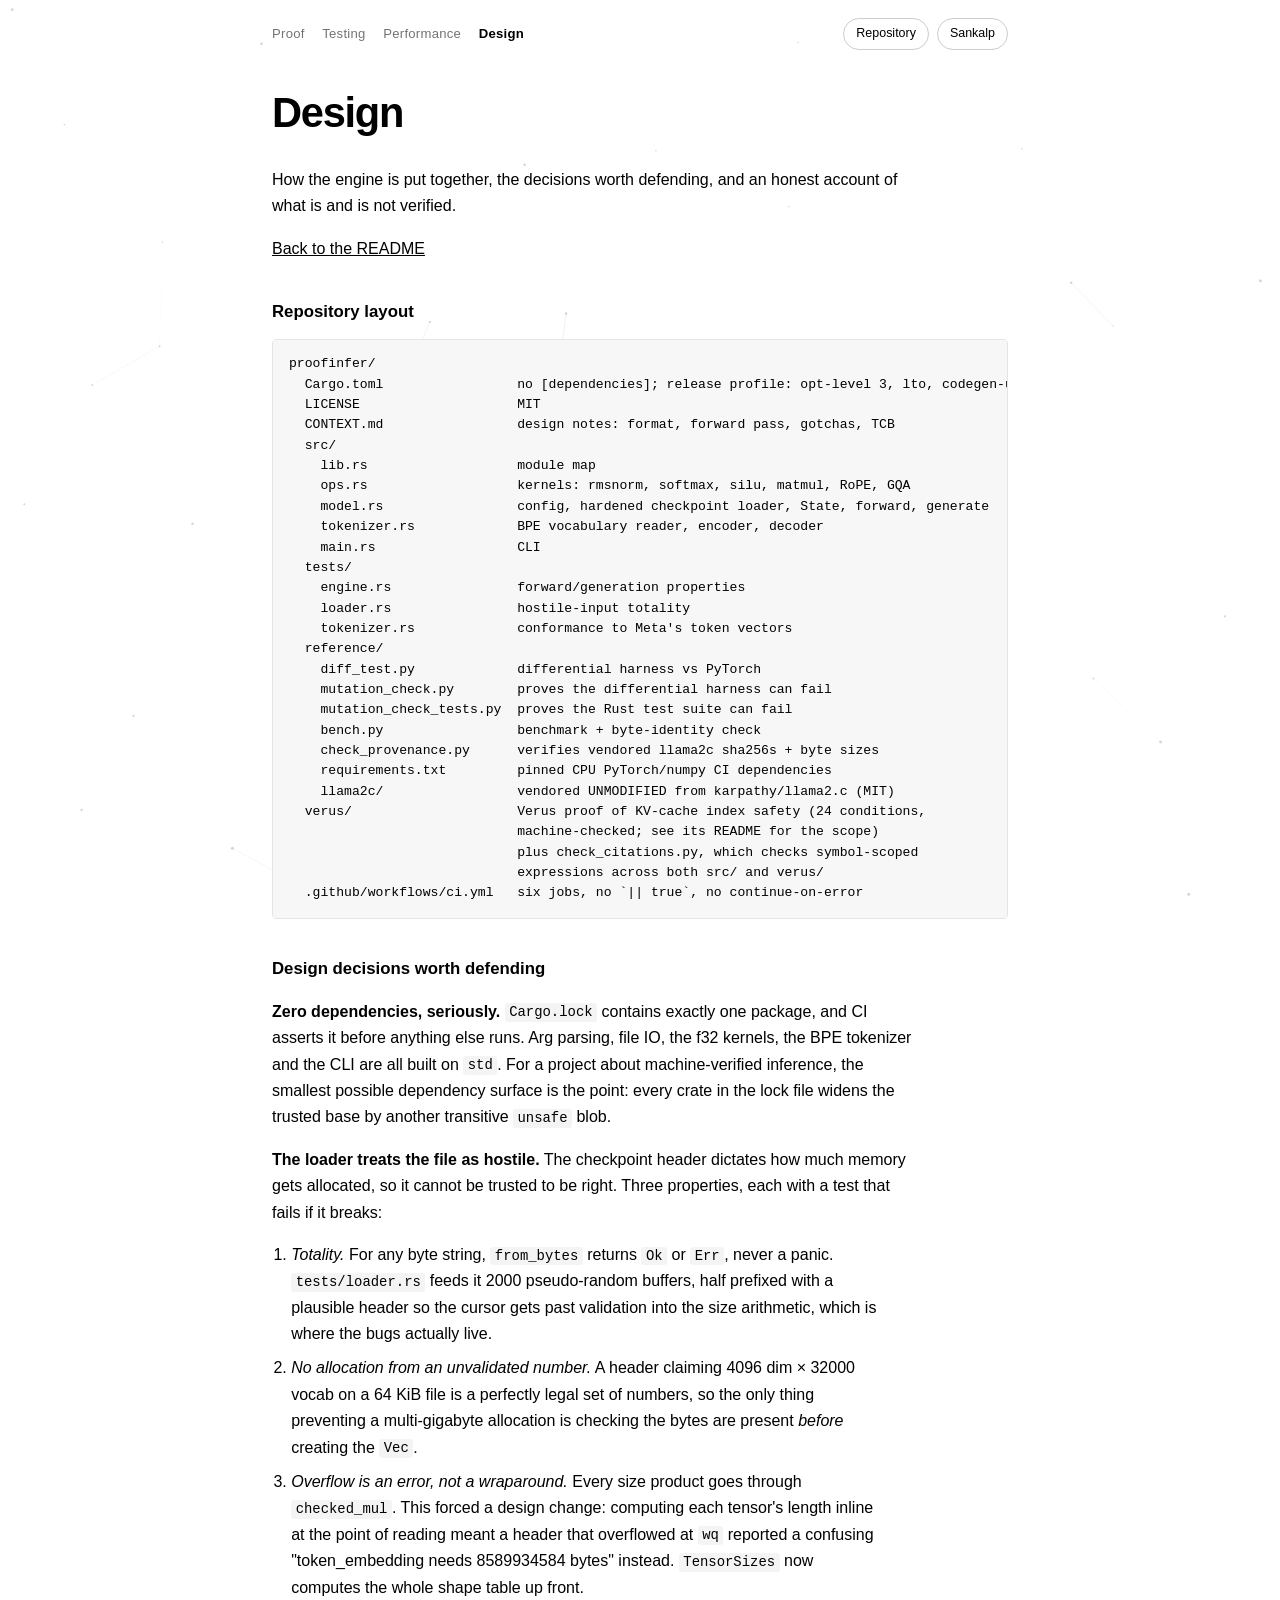
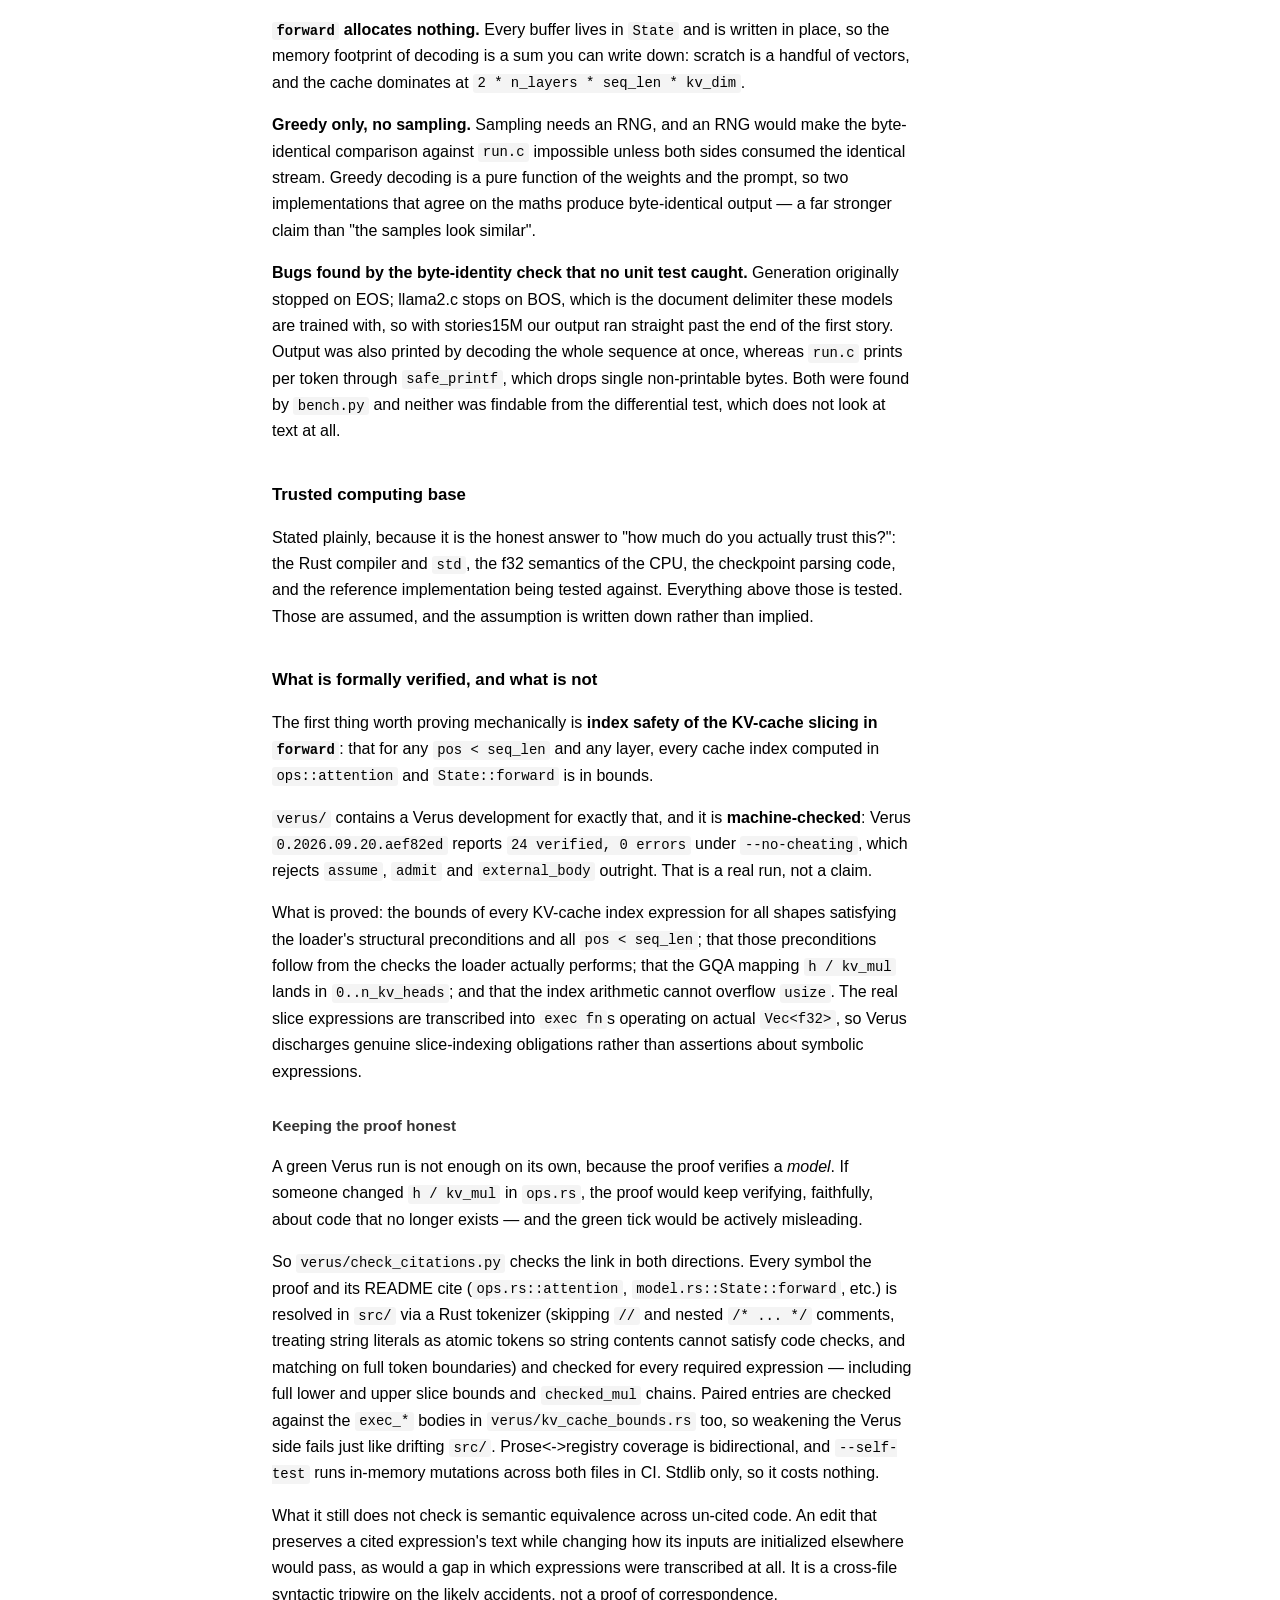
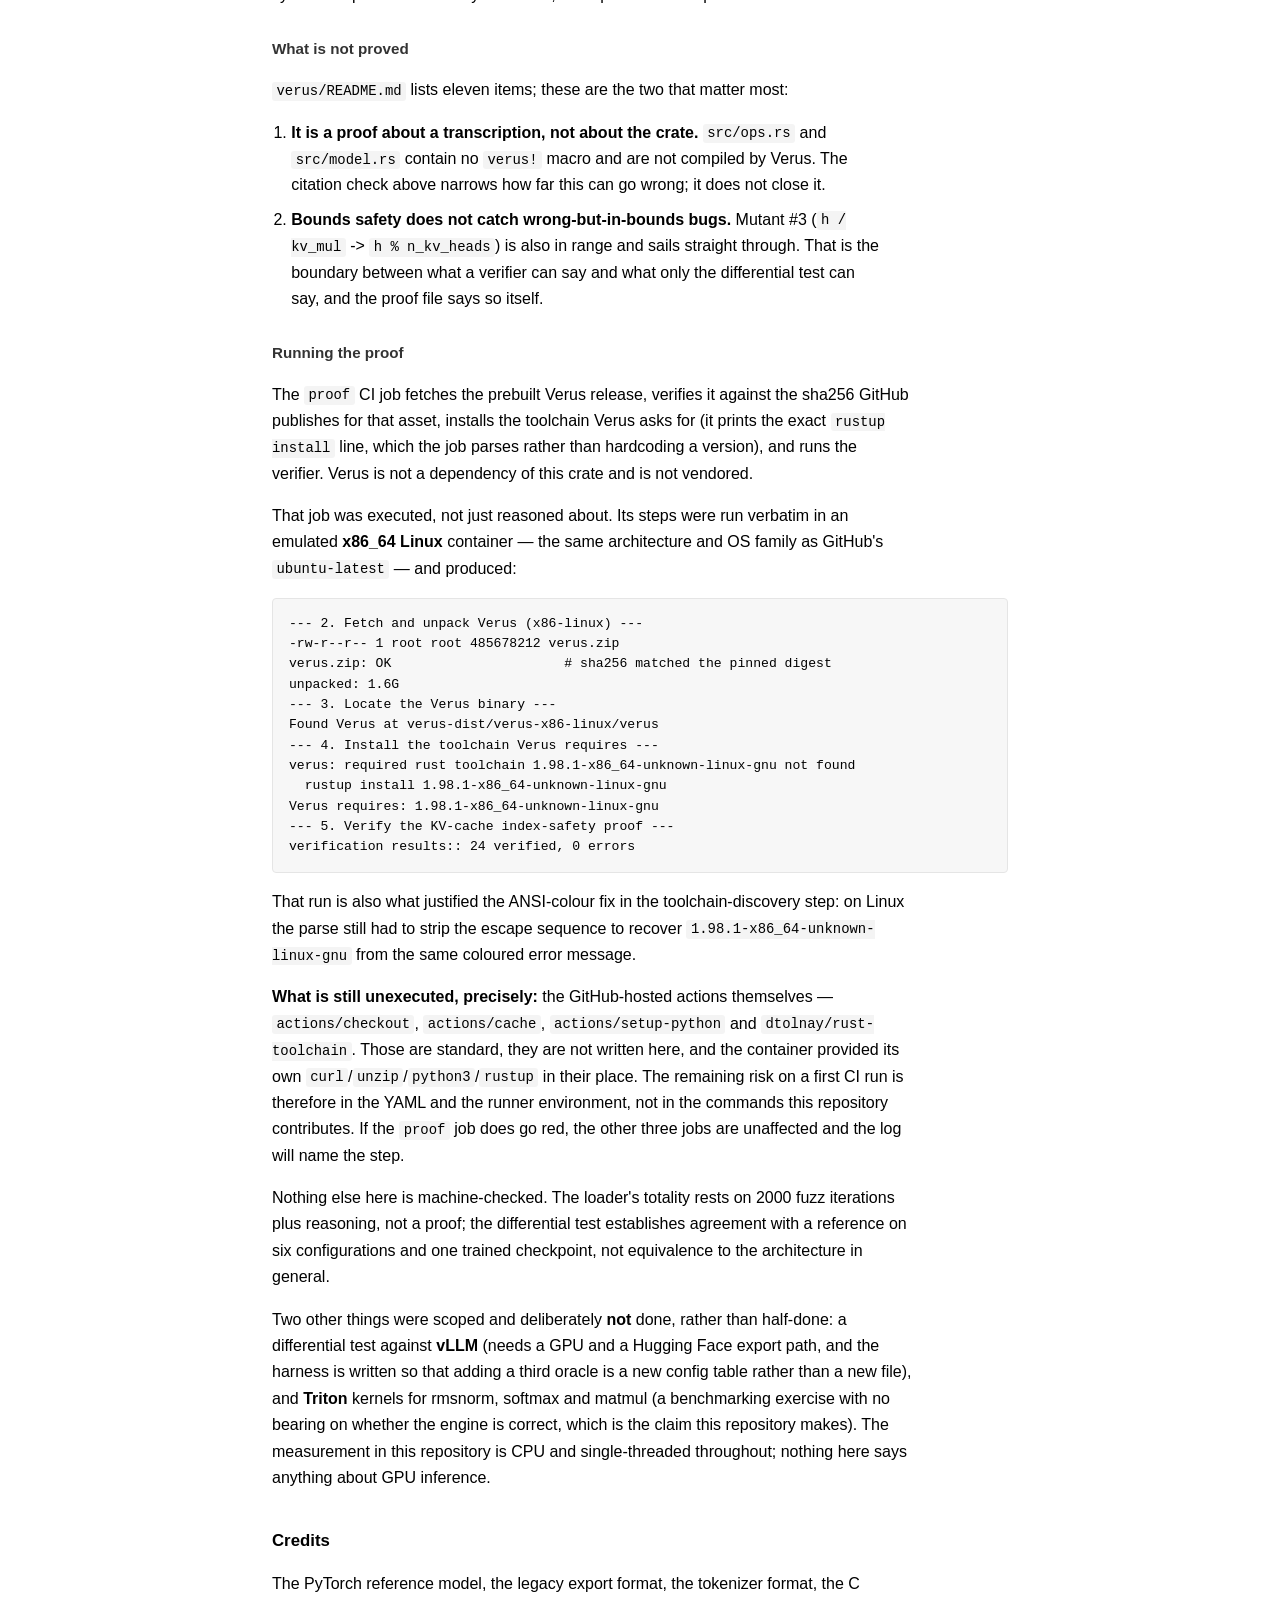
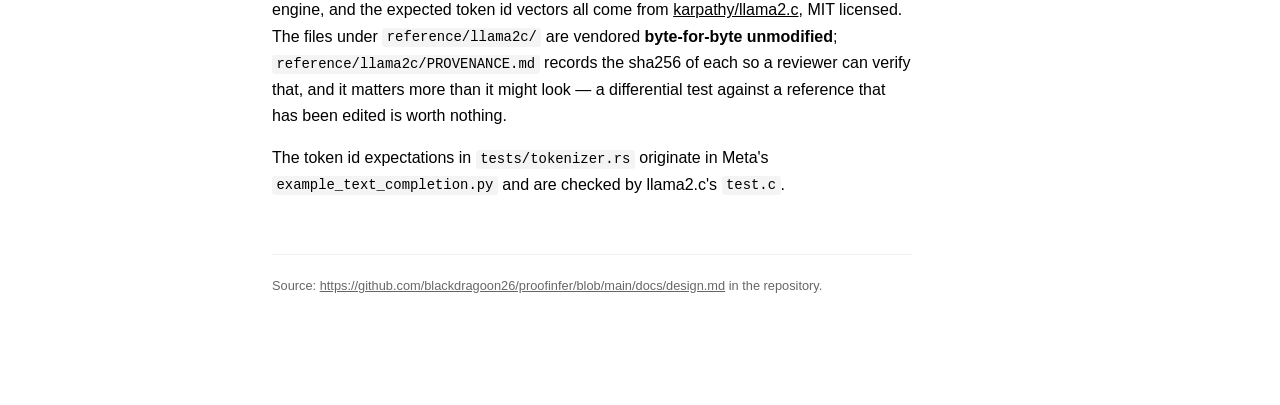
==== commit 6b8e50e3: "Address CodeRabbit review findings on PR #2 - Reject NaN logits in generate() via RunError::NonFinit" ====
--- a/site/design.html
+++ b/site/design.html
@@ -12,7 +12,7 @@
 <canvas id="bg" aria-hidden="true"></canvas>
 
 <nav>
-<div class="navlinks"><a href="index.html">Overview</a><a href="proof.html">Proof</a><a href="testing.html">Testing</a><a href="performance.html">Performance</a><a href="design.html" class="here">Design</a></div><div class="navbtns"><a class="btn" href="https://github.com/blackdragoon26/proofinfer">Repository</a><a class="btn" href="https://sankalpjha.dev/">Sankalp</a></div>
+<div class="navlinks"><a href="index.html">Proof</a><a href="testing.html">Testing</a><a href="performance.html">Performance</a><a href="design.html" class="here">Design</a></div><div class="navbtns"><a class="btn" href="https://github.com/blackdragoon26/proofinfer">Repository</a><a class="btn" href="https://sankalpjha.dev/">Sankalp</a></div>
 </nav>
 
 <main class="doc">
@@ -44,9 +44,8 @@
     check_provenance.py      verifies vendored llama2c sha256s + byte sizes
     requirements.txt         pinned CPU PyTorch/numpy CI dependencies
     llama2c/                 vendored UNMODIFIED from karpathy/llama2.c (MIT)
-  verus/                     Verus proof of KV-cache and weight-layer index
-                             safety (36 conditions, machine-checked; rendered
-                             to site/proof.html; see its README for the scope)
+  verus/                     Verus proof of KV-cache index safety (24 conditions,
+                             machine-checked; see its README for the scope)
                              plus check_citations.py, which checks symbol-scoped
                              expressions across both src/ and verus/
   .github/workflows/ci.yml   six jobs, no `|| true`, no continue-on-error</code></pre>
@@ -74,9 +73,9 @@
 <h3>What is formally verified, and what is not</h3>
 <p>The first thing worth proving mechanically is <strong>index safety of the KV-cache slicing in <code>forward</code></strong>: that for any <code>pos &lt; seq_len</code> and any layer, every cache index computed in <code>ops::attention</code> and <code>State::forward</code> is in bounds.</p>
 
-<p><code>verus/</code> contains a Verus development for exactly that, and it is <strong>machine-checked</strong>: Verus <code>0.2026.09.20.aef82ed</code> reports <code>36 verified, 0 errors</code> under <code>--no-cheating</code>, which rejects <code>assume</code>, <code>admit</code> and <code>external_body</code> outright. That is a real run, not a claim. The full proof write-up is rendered directly from <code>verus/README.md</code> to <code>site/proof.html</code>.</p>
+<p><code>verus/</code> contains a Verus development for exactly that, and it is <strong>machine-checked</strong>: Verus <code>0.2026.09.20.aef82ed</code> reports <code>24 verified, 0 errors</code> under <code>--no-cheating</code>, which rejects <code>assume</code>, <code>admit</code> and <code>external_body</code> outright. That is a real run, not a claim.</p>
 
-<p>What is proved: the bounds of every KV-cache index expression for all shapes satisfying the loader's structural preconditions and all <code>pos &lt; seq_len</code>; that those preconditions and <code>kv_dim &lt;= dim &lt;= usize::MAX</code> follow from the checks the loader actually performs; that <code>State::new</code>'s <code>checked_mul</code> and <code>isize::MAX</code> byte-capacity guard prevent cache-length overflow; that the composed <code>forward -&gt; attention</code> layer-slice handoff satisfies <code>attention</code>'s preconditions; that <code>Weights::layer</code> is in bounds and overflow-free across all per-layer weight tensors; that the GQA mapping <code>h / kv_mul</code> lands in <code>0..n_kv_heads</code>; and that the index arithmetic cannot overflow <code>usize</code>. The real slice expressions are transcribed into <code>exec fn</code>s operating on actual <code>&amp;Vec&lt;f32&gt;</code> and <code>&amp;[f32]</code> slices, so Verus discharges genuine slice-indexing obligations rather than assertions about symbolic expressions.</p>
+<p>What is proved: the bounds of every KV-cache index expression for all shapes satisfying the loader's structural preconditions and all <code>pos &lt; seq_len</code>; that those preconditions follow from the checks the loader actually performs; that the GQA mapping <code>h / kv_mul</code> lands in <code>0..n_kv_heads</code>; and that the index arithmetic cannot overflow <code>usize</code>. The real slice expressions are transcribed into <code>exec fn</code>s operating on actual <code>Vec&lt;f32&gt;</code>, so Verus discharges genuine slice-indexing obligations rather than assertions about symbolic expressions.</p>
 
 <h4>Keeping the proof honest</h4>
 <p>A green Verus run is not enough on its own, because the proof verifies a <em>model</em>. If someone changed <code>h / kv_mul</code> in <code>ops.rs</code>, the proof would keep verifying, faithfully, about code that no longer exists — and the green tick would be actively misleading.</p>
@@ -109,7 +108,7 @@
   rustup install 1.98.1-x86_64-unknown-linux-gnu
 Verus requires: 1.98.1-x86_64-unknown-linux-gnu
 --- 5. Verify the KV-cache index-safety proof ---
-verification results:: 36 verified, 0 errors</code></pre>
+verification results:: 24 verified, 0 errors</code></pre>
 
 <p>That run is also what justified the ANSI-colour fix in the toolchain-discovery step: on Linux the parse still had to strip the escape sequence to recover <code>1.98.1-x86_64-unknown-linux-gnu</code> from the same coloured error message.</p>
 
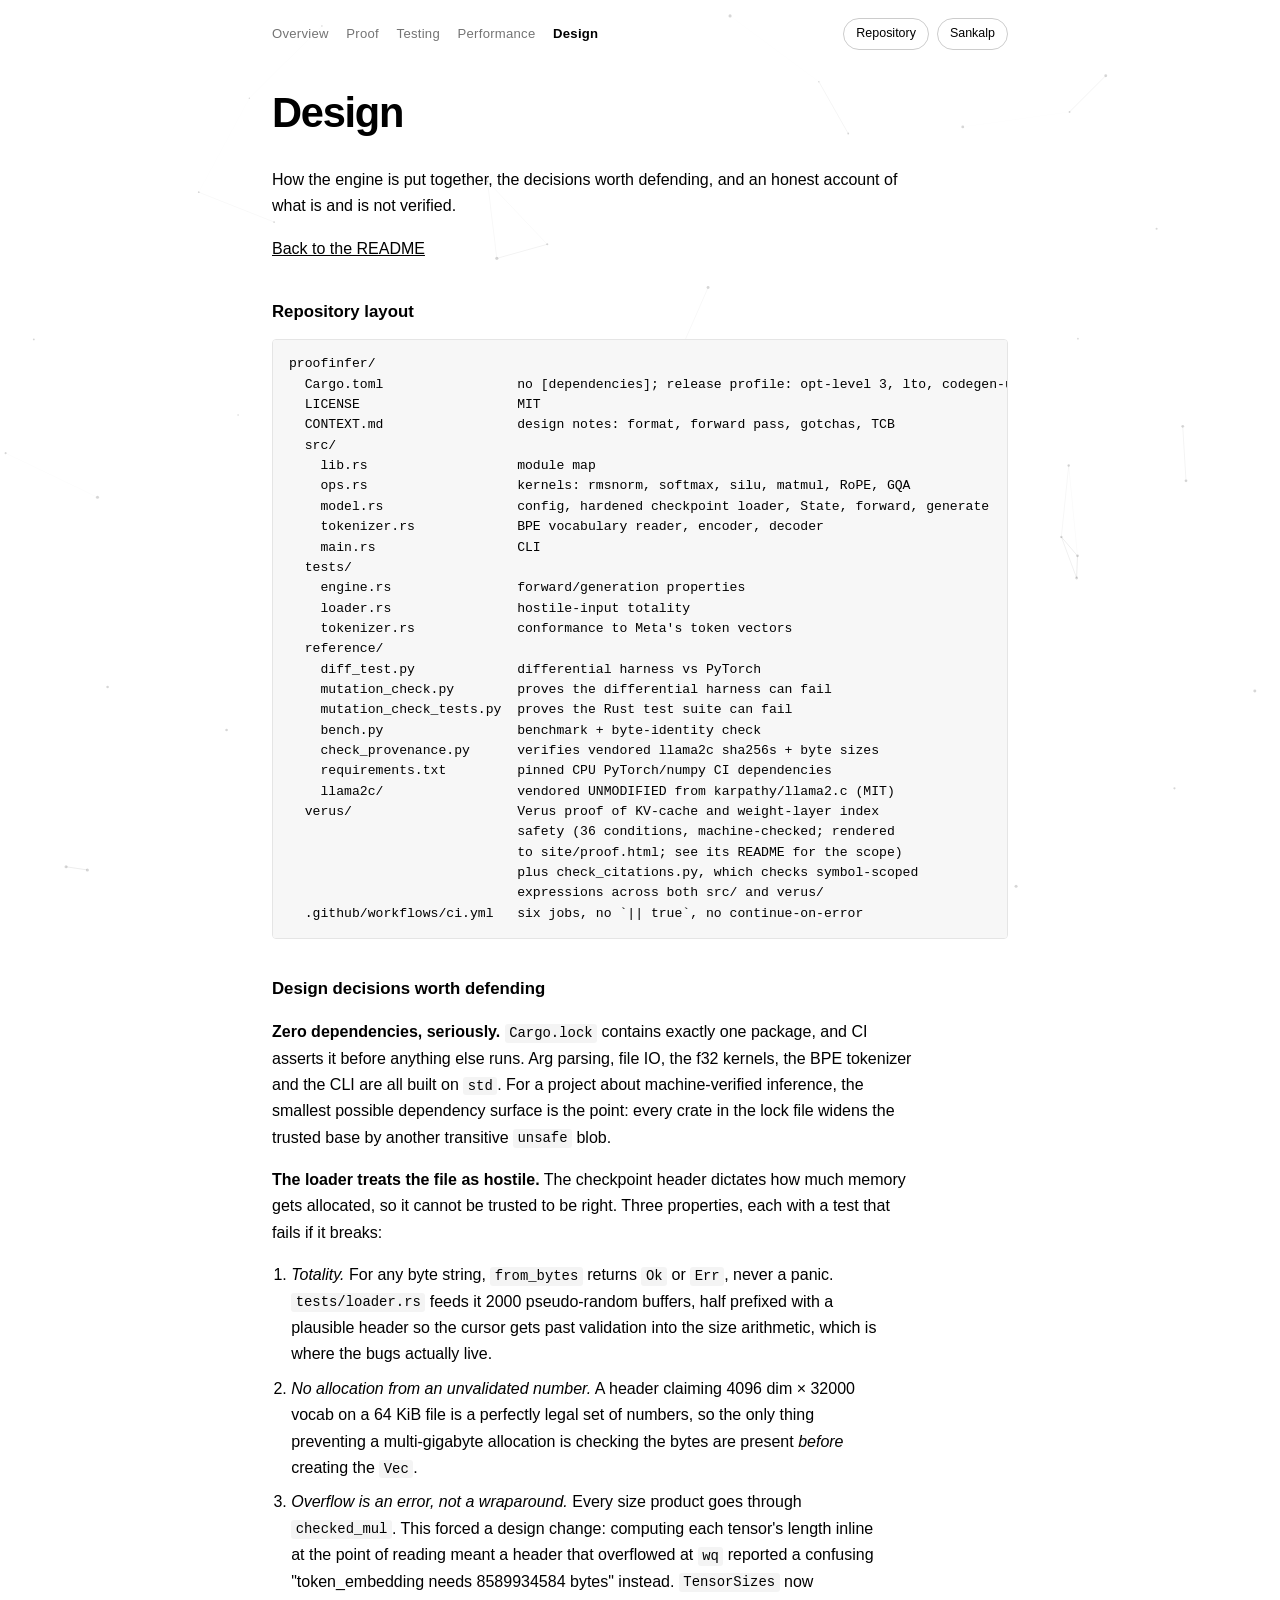
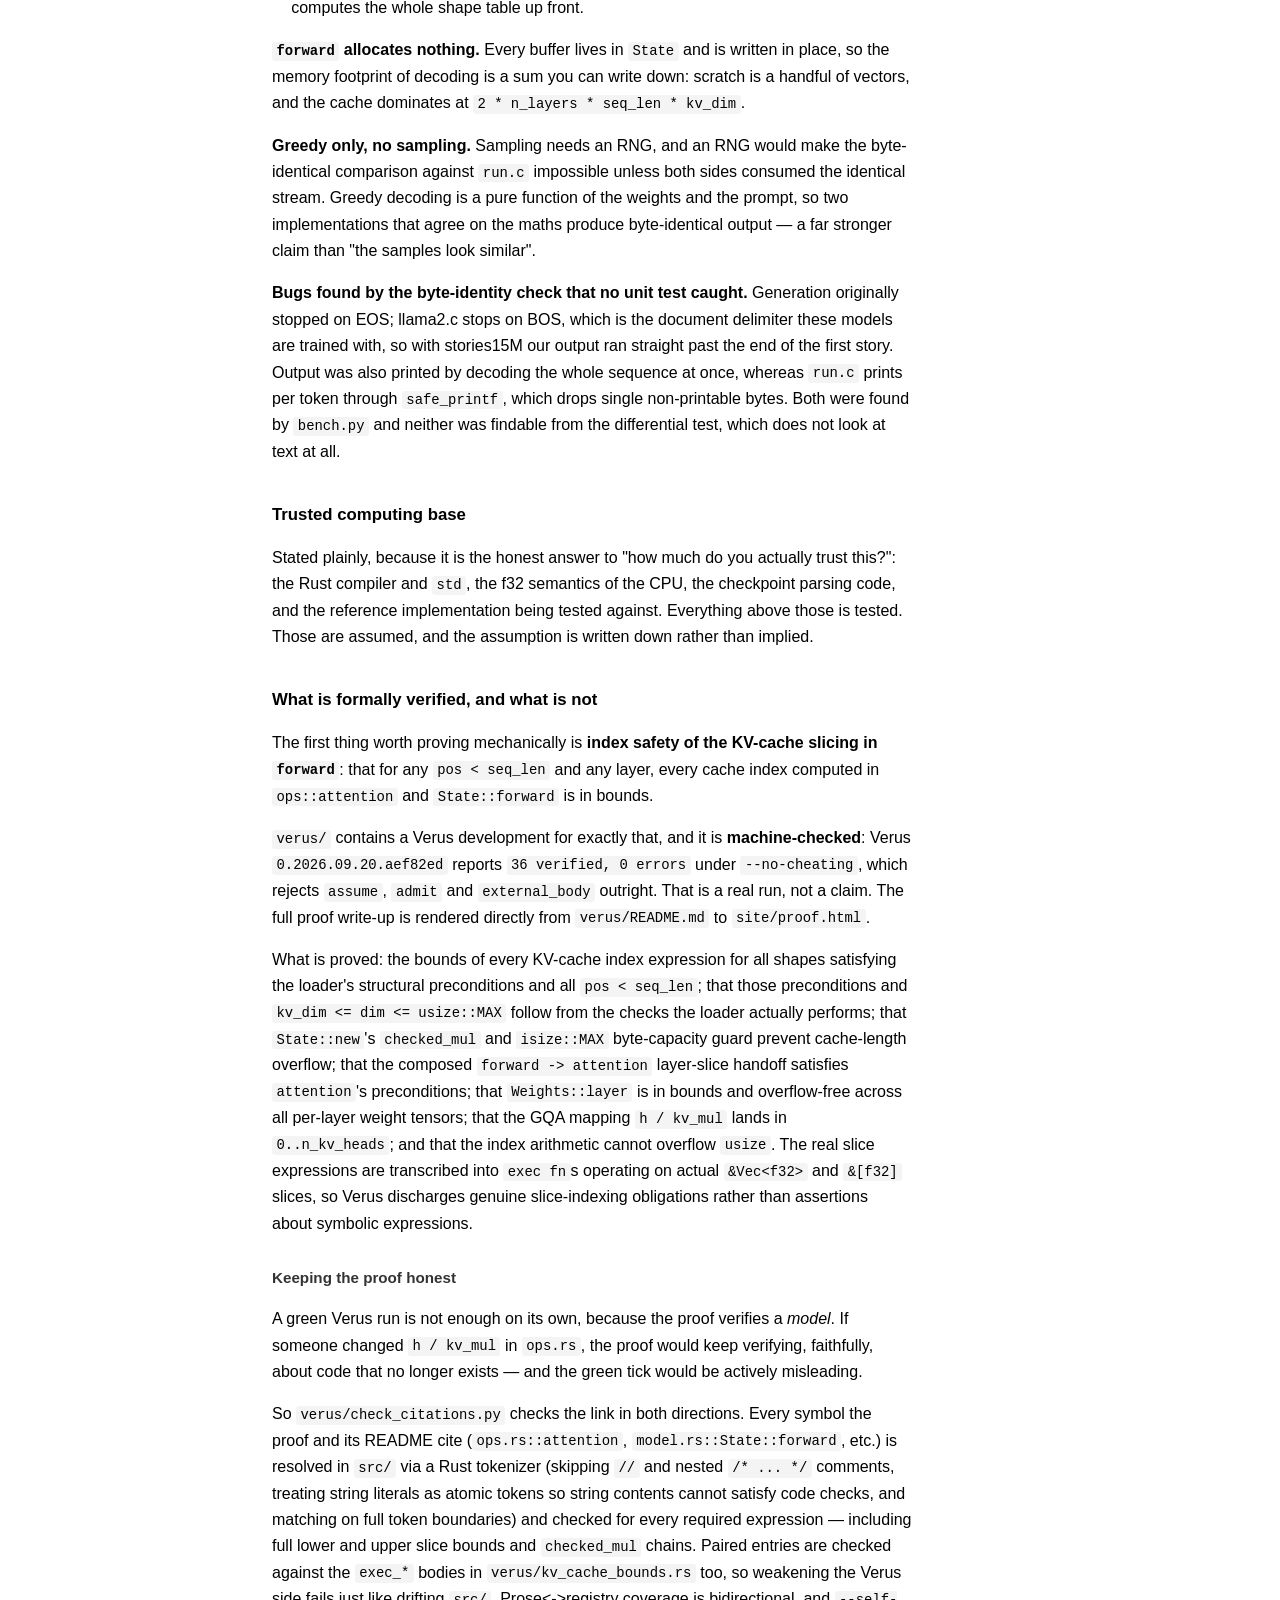
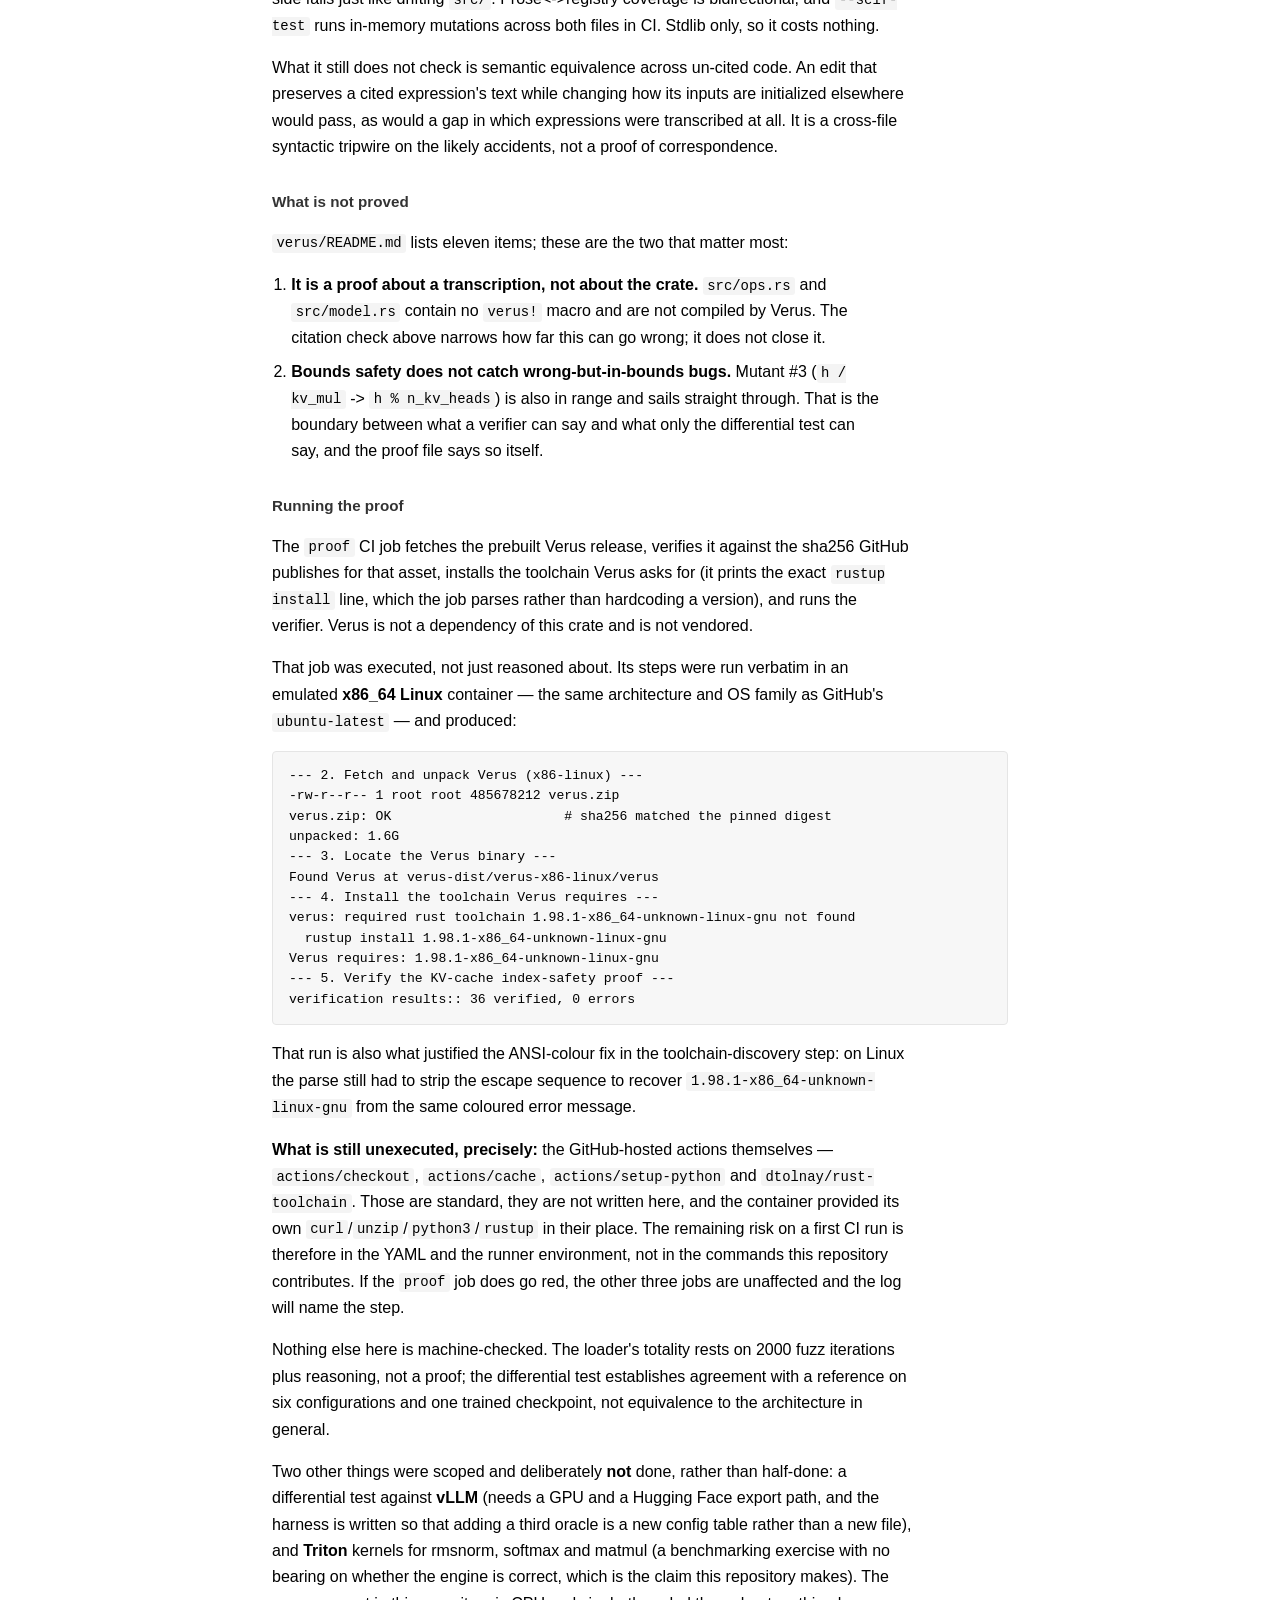
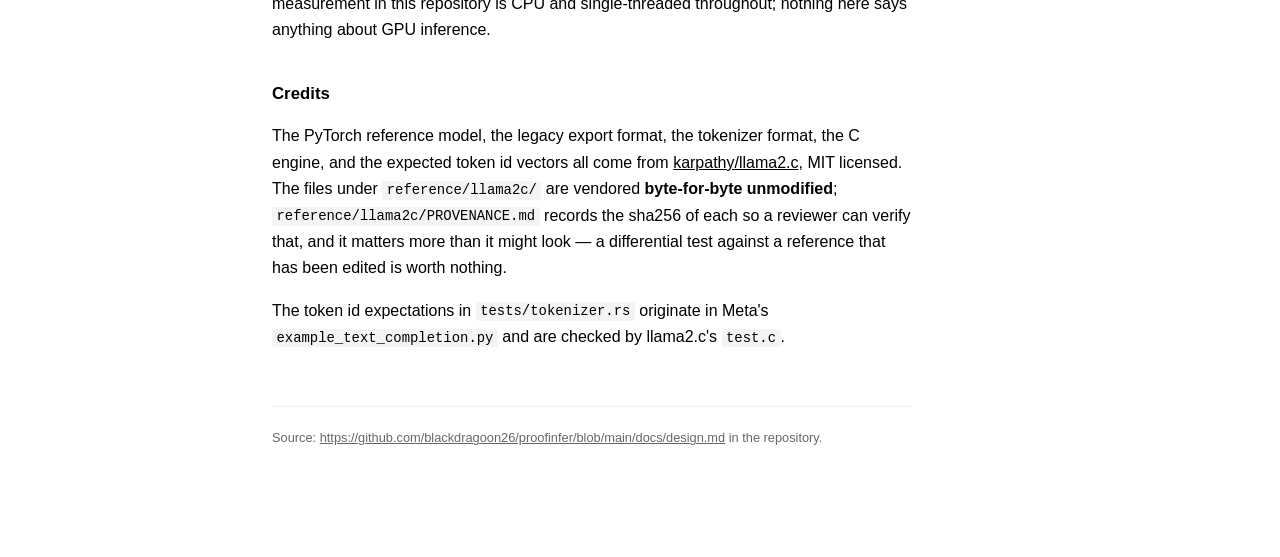
==== commit 97b14863: "Merge pull request #1 from blackdragoon26/pr2-verus-site Pr2 verus site" ====
--- a/site/design.html
+++ b/site/design.html
@@ -12,7 +12,7 @@
 <canvas id="bg" aria-hidden="true"></canvas>
 
 <nav>
-<div class="navlinks"><a href="index.html">Proof</a><a href="testing.html">Testing</a><a href="performance.html">Performance</a><a href="design.html" class="here">Design</a></div><div class="navbtns"><a class="btn" href="https://github.com/blackdragoon26/proofinfer">Repository</a><a class="btn" href="https://sankalpjha.dev/">Sankalp</a></div>
+<div class="navlinks"><a href="index.html">Overview</a><a href="proof.html">Proof</a><a href="testing.html">Testing</a><a href="performance.html">Performance</a><a href="design.html" class="here">Design</a></div><div class="navbtns"><a class="btn" href="https://github.com/blackdragoon26/proofinfer">Repository</a><a class="btn" href="https://sankalpjha.dev/">Sankalp</a></div>
 </nav>
 
 <main class="doc">
@@ -44,8 +44,9 @@
     check_provenance.py      verifies vendored llama2c sha256s + byte sizes
     requirements.txt         pinned CPU PyTorch/numpy CI dependencies
     llama2c/                 vendored UNMODIFIED from karpathy/llama2.c (MIT)
-  verus/                     Verus proof of KV-cache index safety (24 conditions,
-                             machine-checked; see its README for the scope)
+  verus/                     Verus proof of KV-cache and weight-layer index
+                             safety (36 conditions, machine-checked; rendered
+                             to site/proof.html; see its README for the scope)
                              plus check_citations.py, which checks symbol-scoped
                              expressions across both src/ and verus/
   .github/workflows/ci.yml   six jobs, no `|| true`, no continue-on-error</code></pre>
@@ -73,9 +74,9 @@
 <h3>What is formally verified, and what is not</h3>
 <p>The first thing worth proving mechanically is <strong>index safety of the KV-cache slicing in <code>forward</code></strong>: that for any <code>pos &lt; seq_len</code> and any layer, every cache index computed in <code>ops::attention</code> and <code>State::forward</code> is in bounds.</p>
 
-<p><code>verus/</code> contains a Verus development for exactly that, and it is <strong>machine-checked</strong>: Verus <code>0.2026.09.20.aef82ed</code> reports <code>24 verified, 0 errors</code> under <code>--no-cheating</code>, which rejects <code>assume</code>, <code>admit</code> and <code>external_body</code> outright. That is a real run, not a claim.</p>
+<p><code>verus/</code> contains a Verus development for exactly that, and it is <strong>machine-checked</strong>: Verus <code>0.2026.09.20.aef82ed</code> reports <code>36 verified, 0 errors</code> under <code>--no-cheating</code>, which rejects <code>assume</code>, <code>admit</code> and <code>external_body</code> outright. That is a real run, not a claim. The full proof write-up is rendered directly from <code>verus/README.md</code> to <code>site/proof.html</code>.</p>
 
-<p>What is proved: the bounds of every KV-cache index expression for all shapes satisfying the loader's structural preconditions and all <code>pos &lt; seq_len</code>; that those preconditions follow from the checks the loader actually performs; that the GQA mapping <code>h / kv_mul</code> lands in <code>0..n_kv_heads</code>; and that the index arithmetic cannot overflow <code>usize</code>. The real slice expressions are transcribed into <code>exec fn</code>s operating on actual <code>Vec&lt;f32&gt;</code>, so Verus discharges genuine slice-indexing obligations rather than assertions about symbolic expressions.</p>
+<p>What is proved: the bounds of every KV-cache index expression for all shapes satisfying the loader's structural preconditions and all <code>pos &lt; seq_len</code>; that those preconditions and <code>kv_dim &lt;= dim &lt;= usize::MAX</code> follow from the checks the loader actually performs; that <code>State::new</code>'s <code>checked_mul</code> and <code>isize::MAX</code> byte-capacity guard prevent cache-length overflow; that the composed <code>forward -&gt; attention</code> layer-slice handoff satisfies <code>attention</code>'s preconditions; that <code>Weights::layer</code> is in bounds and overflow-free across all per-layer weight tensors; that the GQA mapping <code>h / kv_mul</code> lands in <code>0..n_kv_heads</code>; and that the index arithmetic cannot overflow <code>usize</code>. The real slice expressions are transcribed into <code>exec fn</code>s operating on actual <code>&amp;Vec&lt;f32&gt;</code> and <code>&amp;[f32]</code> slices, so Verus discharges genuine slice-indexing obligations rather than assertions about symbolic expressions.</p>
 
 <h4>Keeping the proof honest</h4>
 <p>A green Verus run is not enough on its own, because the proof verifies a <em>model</em>. If someone changed <code>h / kv_mul</code> in <code>ops.rs</code>, the proof would keep verifying, faithfully, about code that no longer exists — and the green tick would be actively misleading.</p>
@@ -108,7 +109,7 @@
   rustup install 1.98.1-x86_64-unknown-linux-gnu
 Verus requires: 1.98.1-x86_64-unknown-linux-gnu
 --- 5. Verify the KV-cache index-safety proof ---
-verification results:: 24 verified, 0 errors</code></pre>
+verification results:: 36 verified, 0 errors</code></pre>
 
 <p>That run is also what justified the ANSI-colour fix in the toolchain-discovery step: on Linux the parse still had to strip the escape sequence to recover <code>1.98.1-x86_64-unknown-linux-gnu</code> from the same coloured error message.</p>
 
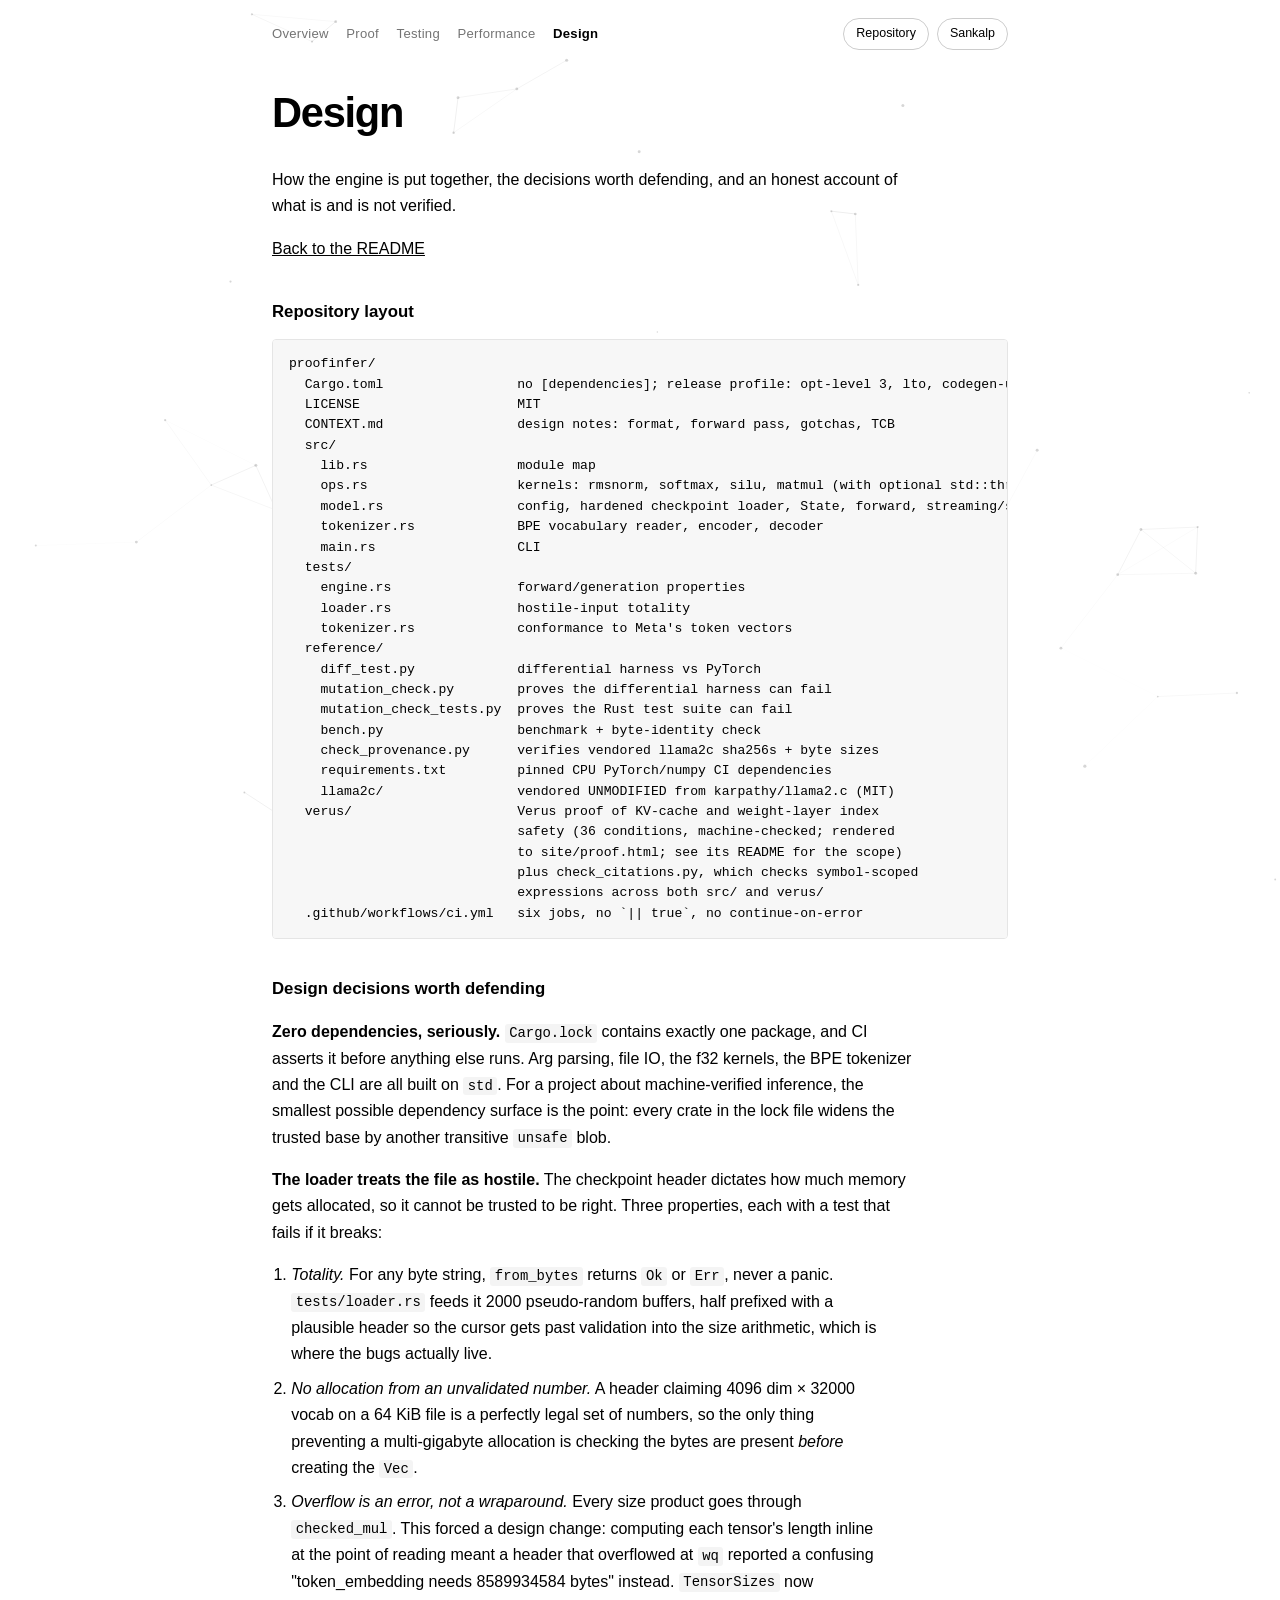
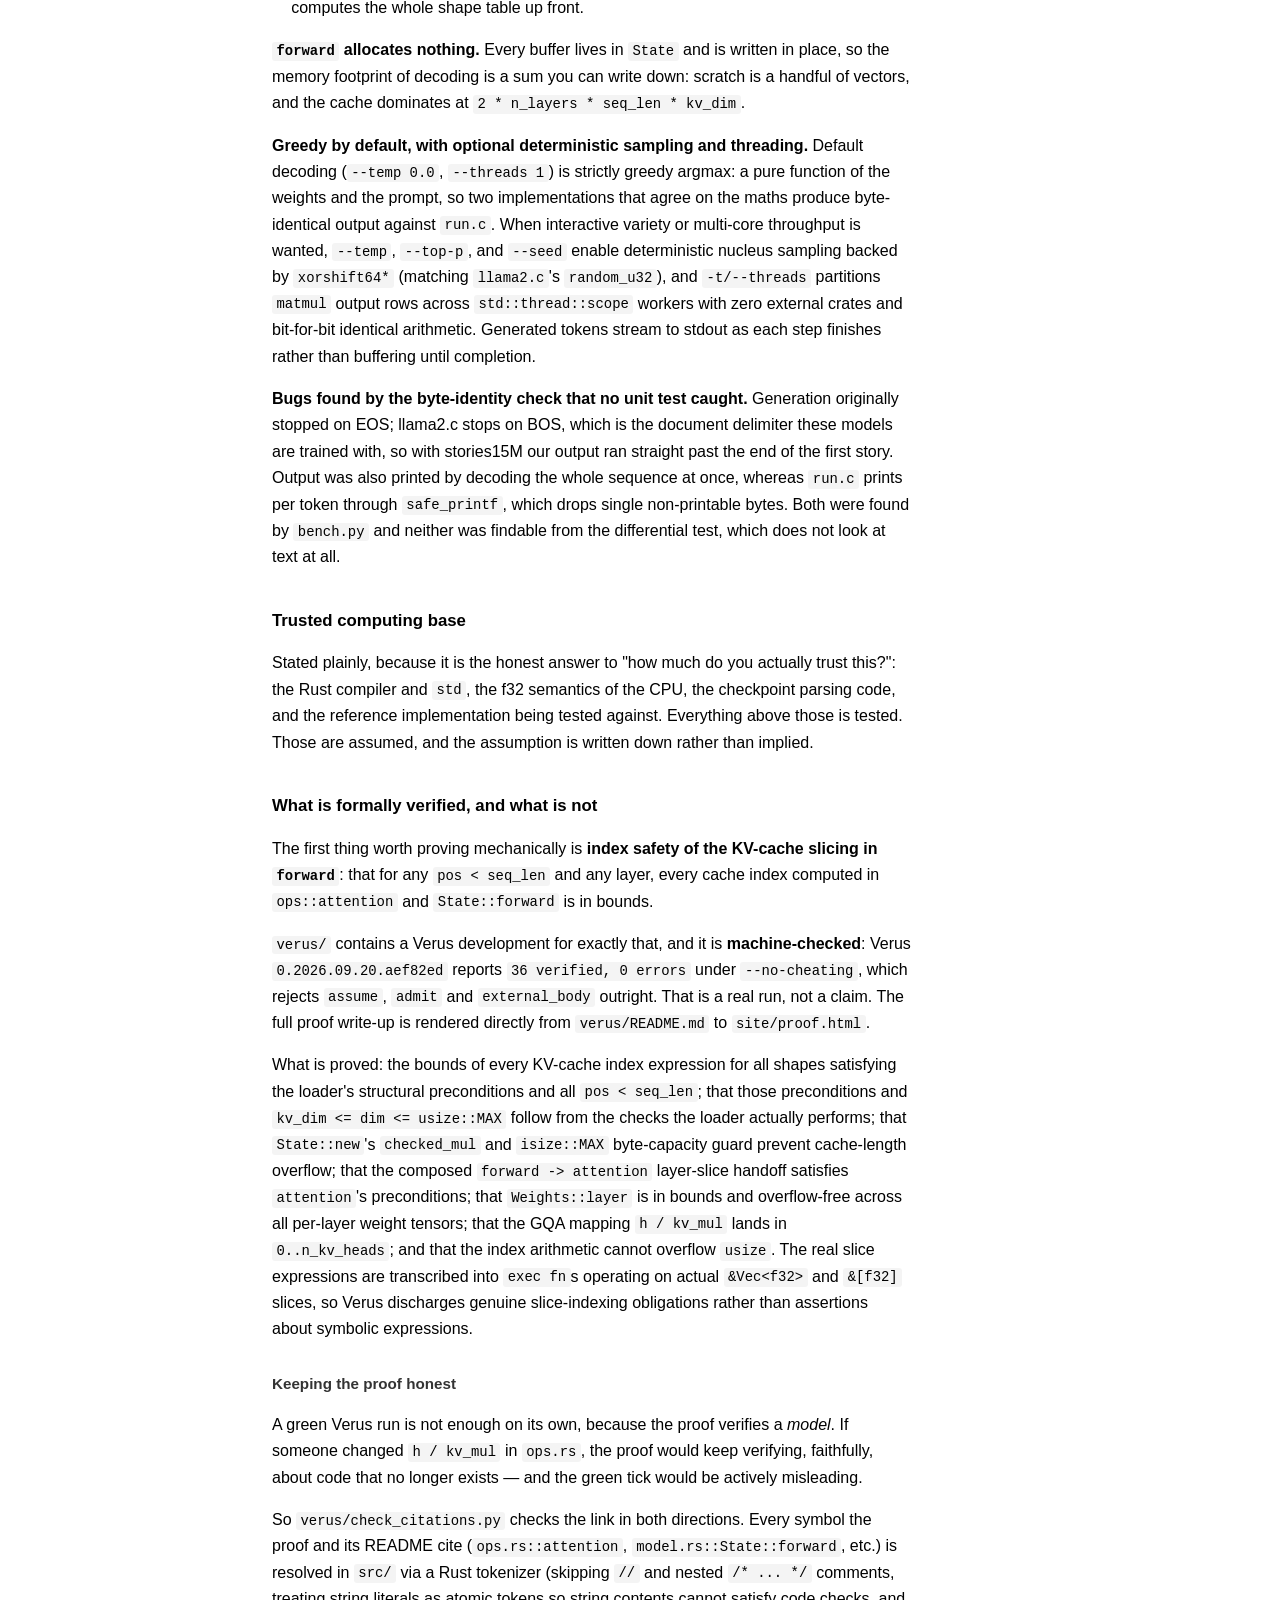
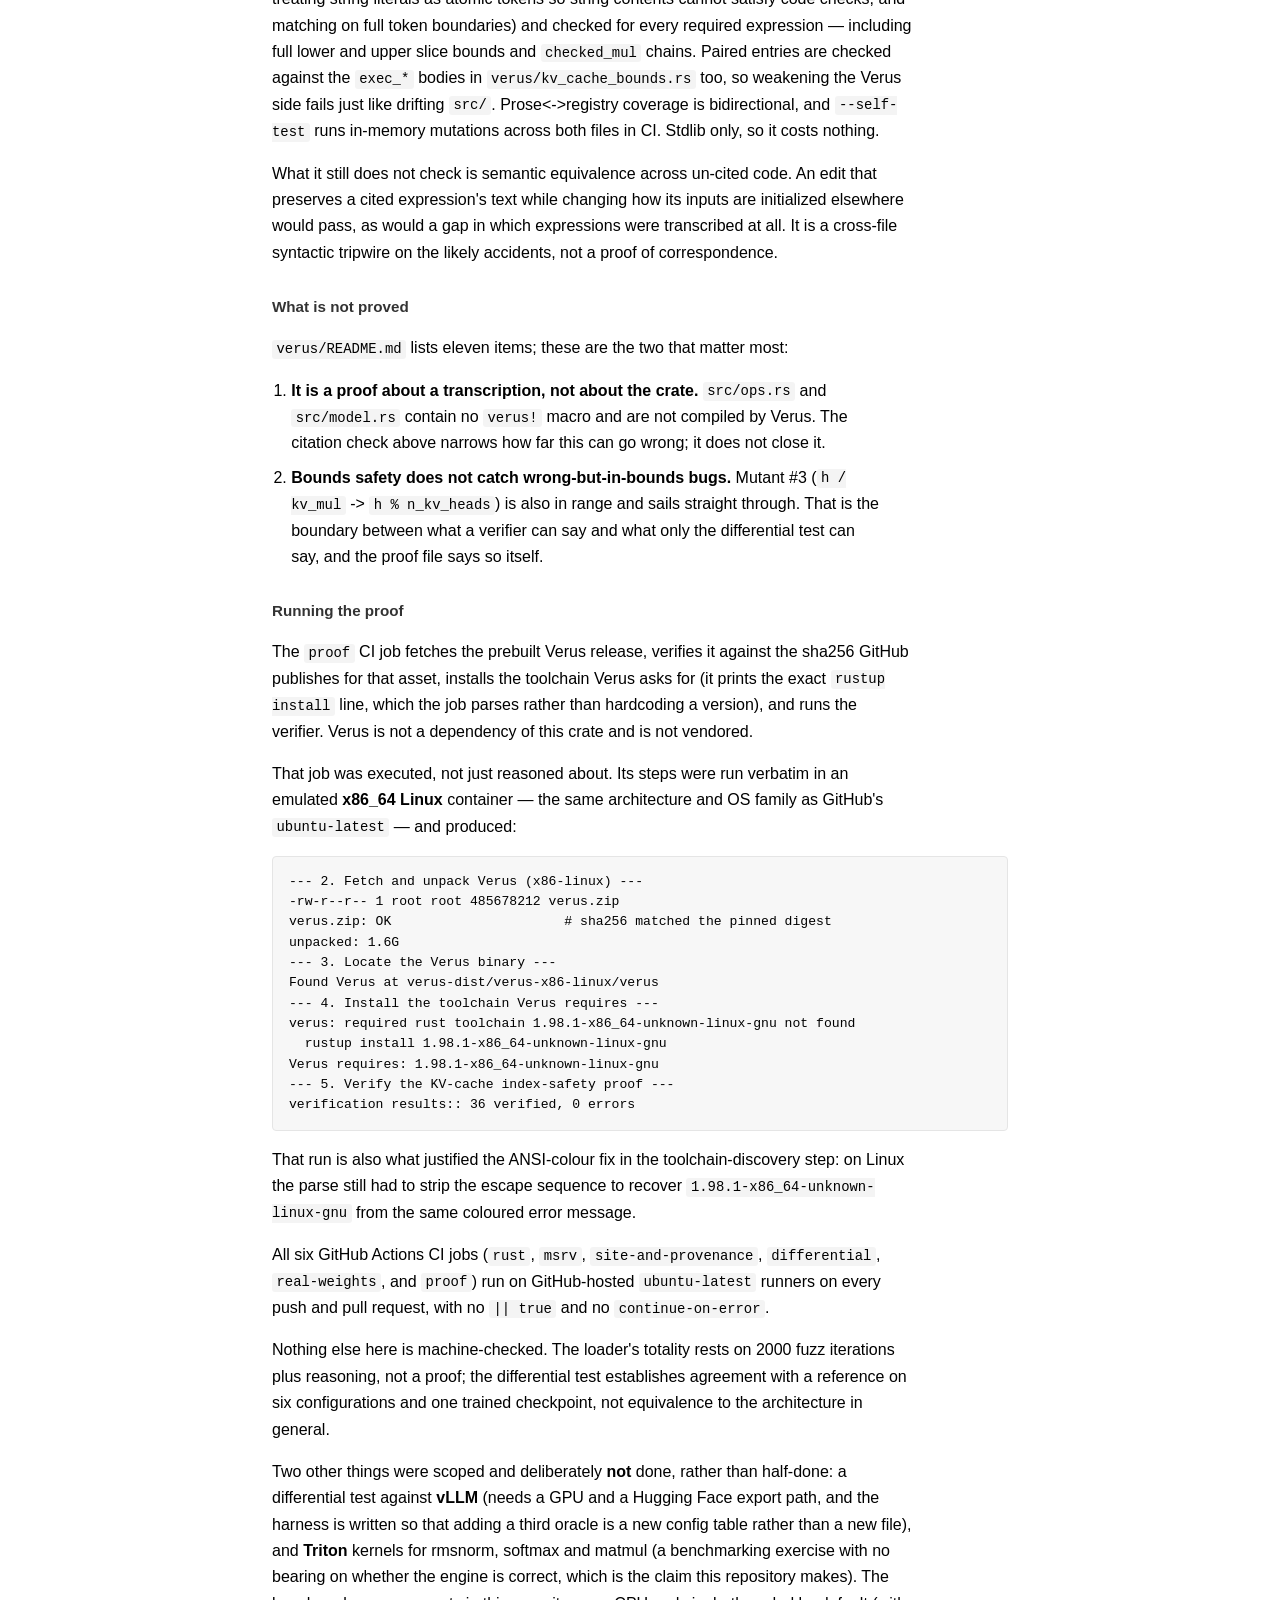
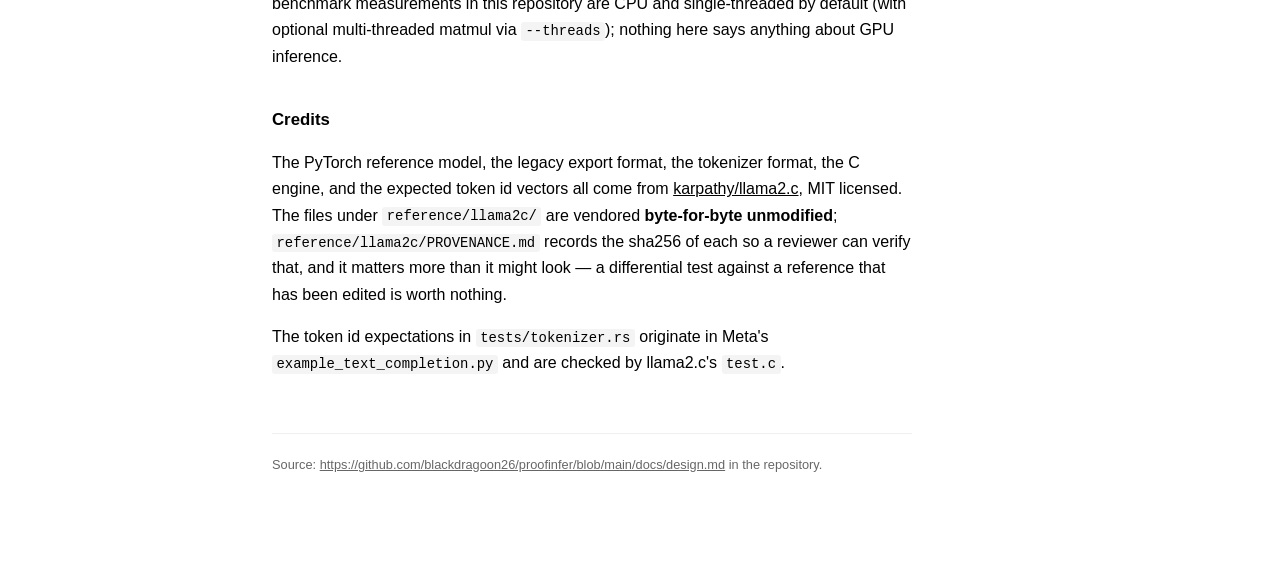
==== commit b5f1d6dd: "Harden numerics/loader, add threaded matmul, streaming, and seeded sampling - Trim LICENSE to canoni" ====
--- a/site/design.html
+++ b/site/design.html
@@ -28,8 +28,8 @@
   CONTEXT.md                 design notes: format, forward pass, gotchas, TCB
   src/
     lib.rs                   module map
-    ops.rs                   kernels: rmsnorm, softmax, silu, matmul, RoPE, GQA
-    model.rs                 config, hardened checkpoint loader, State, forward, generate
+    ops.rs                   kernels: rmsnorm, softmax, silu, matmul (with optional std::thread::scope parallelism), RoPE, GQA
+    model.rs                 config, hardened checkpoint loader, State, forward, streaming/sampled generate
     tokenizer.rs             BPE vocabulary reader, encoder, decoder
     main.rs                  CLI
   tests/
@@ -64,7 +64,7 @@
 
 <p><strong><code>forward</code> allocates nothing.</strong> Every buffer lives in <code>State</code> and is written in place, so the memory footprint of decoding is a sum you can write down: scratch is a handful of vectors, and the cache dominates at <code>2 * n_layers * seq_len * kv_dim</code>.</p>
 
-<p><strong>Greedy only, no sampling.</strong> Sampling needs an RNG, and an RNG would make the byte-identical comparison against <code>run.c</code> impossible unless both sides consumed the identical stream. Greedy decoding is a pure function of the weights and the prompt, so two implementations that agree on the maths produce byte-identical output — a far stronger claim than "the samples look similar".</p>
+<p><strong>Greedy by default, with optional deterministic sampling and threading.</strong> Default decoding (<code>--temp 0.0</code>, <code>--threads 1</code>) is strictly greedy argmax: a pure function of the weights and the prompt, so two implementations that agree on the maths produce byte-identical output against <code>run.c</code>. When interactive variety or multi-core throughput is wanted, <code>--temp</code>, <code>--top-p</code>, and <code>--seed</code> enable deterministic nucleus sampling backed by <code>xorshift64*</code> (matching <code>llama2.c</code>'s <code>random_u32</code>), and <code>-t/--threads</code> partitions <code>matmul</code> output rows across <code>std::thread::scope</code> workers with zero external crates and bit-for-bit identical arithmetic. Generated tokens stream to stdout as each step finishes rather than buffering until completion.</p>
 
 <p><strong>Bugs found by the byte-identity check that no unit test caught.</strong> Generation originally stopped on EOS; llama2.c stops on BOS, which is the document delimiter these models are trained with, so with stories15M our output ran straight past the end of the first story. Output was also printed by decoding the whole sequence at once, whereas <code>run.c</code> prints per token through <code>safe_printf</code>, which drops single non-printable bytes. Both were found by <code>bench.py</code> and neither was findable from the differential test, which does not look at text at all.</p>
 
@@ -113,11 +113,11 @@
 
 <p>That run is also what justified the ANSI-colour fix in the toolchain-discovery step: on Linux the parse still had to strip the escape sequence to recover <code>1.98.1-x86_64-unknown-linux-gnu</code> from the same coloured error message.</p>
 
-<p><strong>What is still unexecuted, precisely:</strong> the GitHub-hosted actions themselves — <code>actions/checkout</code>, <code>actions/cache</code>, <code>actions/setup-python</code> and <code>dtolnay/rust-toolchain</code>. Those are standard, they are not written here, and the container provided its own <code>curl</code>/<code>unzip</code>/<code>python3</code>/<code>rustup</code> in their place. The remaining risk on a first CI run is therefore in the YAML and the runner environment, not in the commands this repository contributes. If the <code>proof</code> job does go red, the other three jobs are unaffected and the log will name the step.</p>
+<p>All six GitHub Actions CI jobs (<code>rust</code>, <code>msrv</code>, <code>site-and-provenance</code>, <code>differential</code>, <code>real-weights</code>, and <code>proof</code>) run on GitHub-hosted <code>ubuntu-latest</code> runners on every push and pull request, with no <code>|| true</code> and no <code>continue-on-error</code>.</p>
 
 <p>Nothing else here is machine-checked. The loader's totality rests on 2000 fuzz iterations plus reasoning, not a proof; the differential test establishes agreement with a reference on six configurations and one trained checkpoint, not equivalence to the architecture in general.</p>
 
-<p>Two other things were scoped and deliberately <strong>not</strong> done, rather than half-done: a differential test against <strong>vLLM</strong> (needs a GPU and a Hugging Face export path, and the harness is written so that adding a third oracle is a new config table rather than a new file), and <strong>Triton</strong> kernels for rmsnorm, softmax and matmul (a benchmarking exercise with no bearing on whether the engine is correct, which is the claim this repository makes). The measurement in this repository is CPU and single-threaded throughout; nothing here says anything about GPU inference.</p>
+<p>Two other things were scoped and deliberately <strong>not</strong> done, rather than half-done: a differential test against <strong>vLLM</strong> (needs a GPU and a Hugging Face export path, and the harness is written so that adding a third oracle is a new config table rather than a new file), and <strong>Triton</strong> kernels for rmsnorm, softmax and matmul (a benchmarking exercise with no bearing on whether the engine is correct, which is the claim this repository makes). The benchmark measurements in this repository are CPU and single-threaded by default (with optional multi-threaded matmul via <code>--threads</code>); nothing here says anything about GPU inference.</p>
 
 <h3>Credits</h3>
 <p>The PyTorch reference model, the legacy export format, the tokenizer format, the C engine, and the expected token id vectors all come from <a href="https://github.com/karpathy/llama2.c">karpathy/llama2.c</a>, MIT licensed. The files under <code>reference/llama2c/</code> are vendored <strong>byte-for-byte unmodified</strong>; <code>reference/llama2c/PROVENANCE.md</code> records the sha256 of each so a reviewer can verify that, and it matters more than it might look — a differential test against a reference that has been edited is worth nothing.</p>
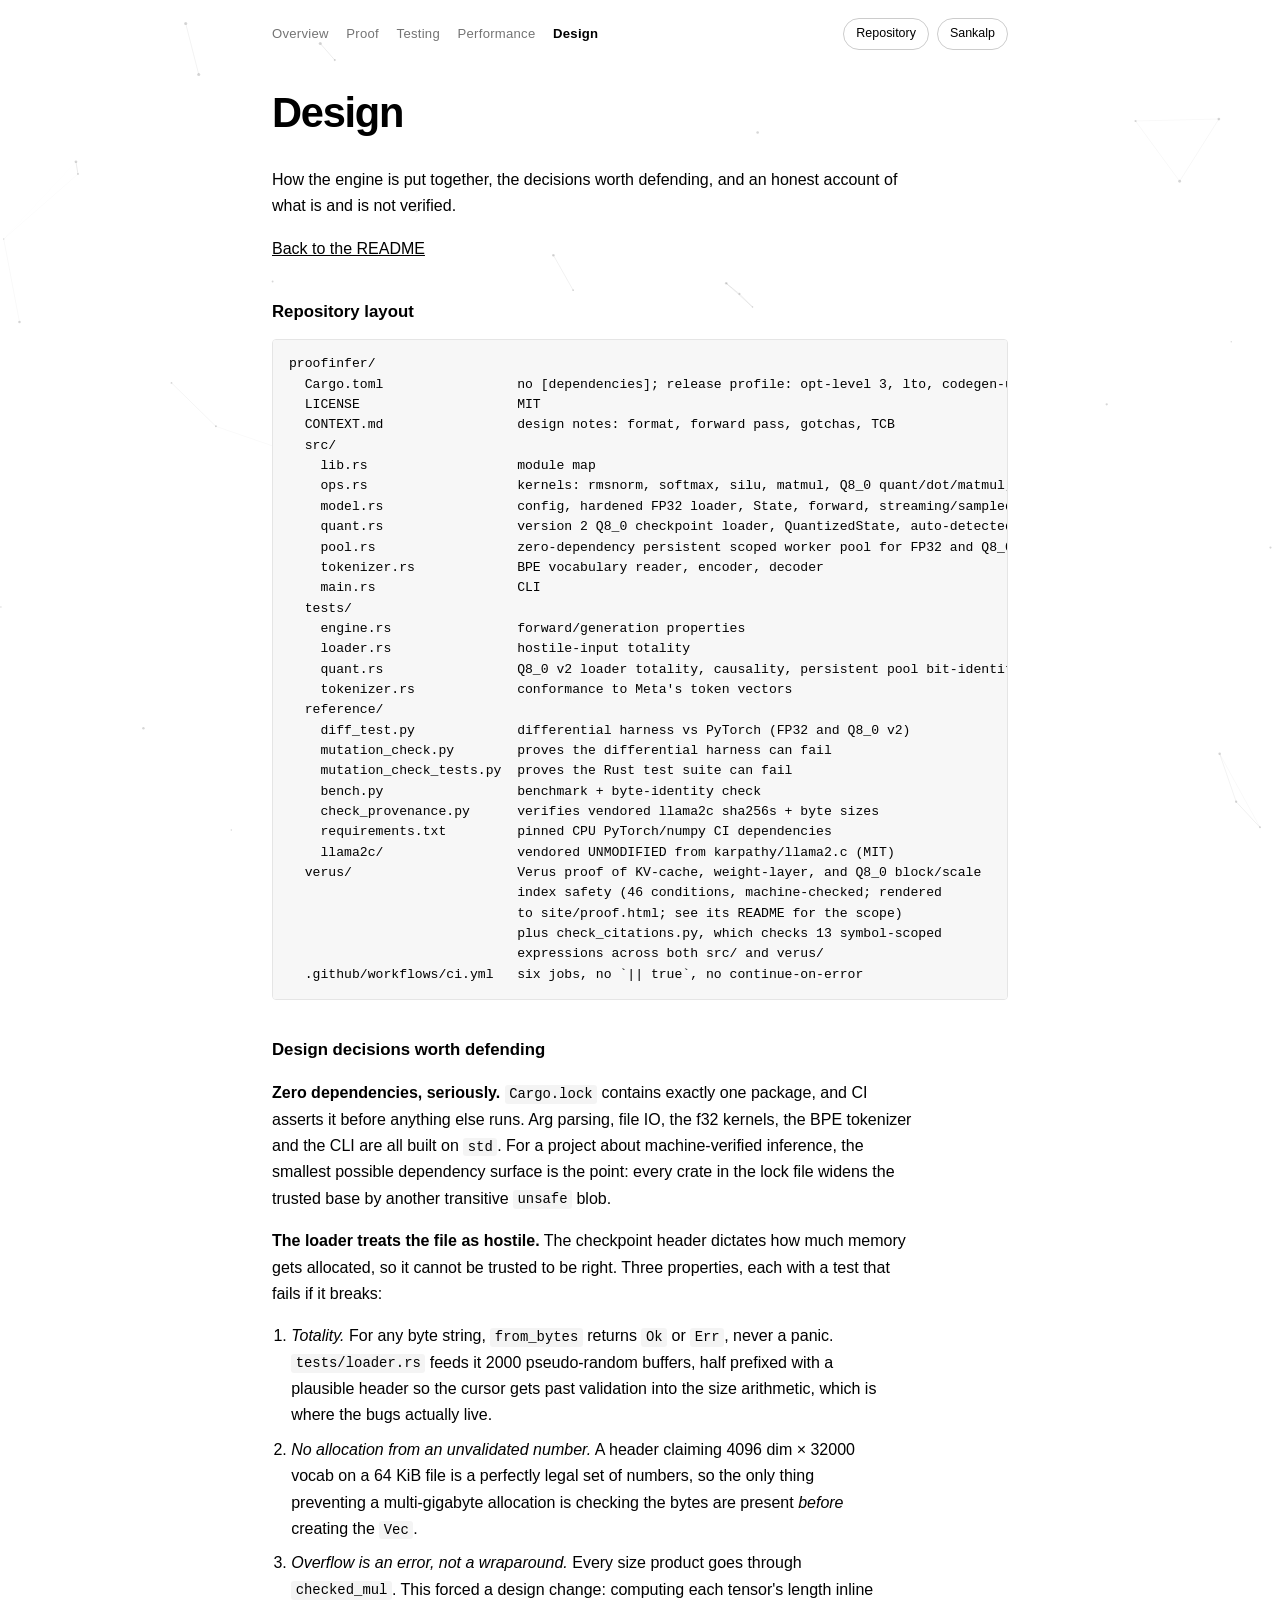
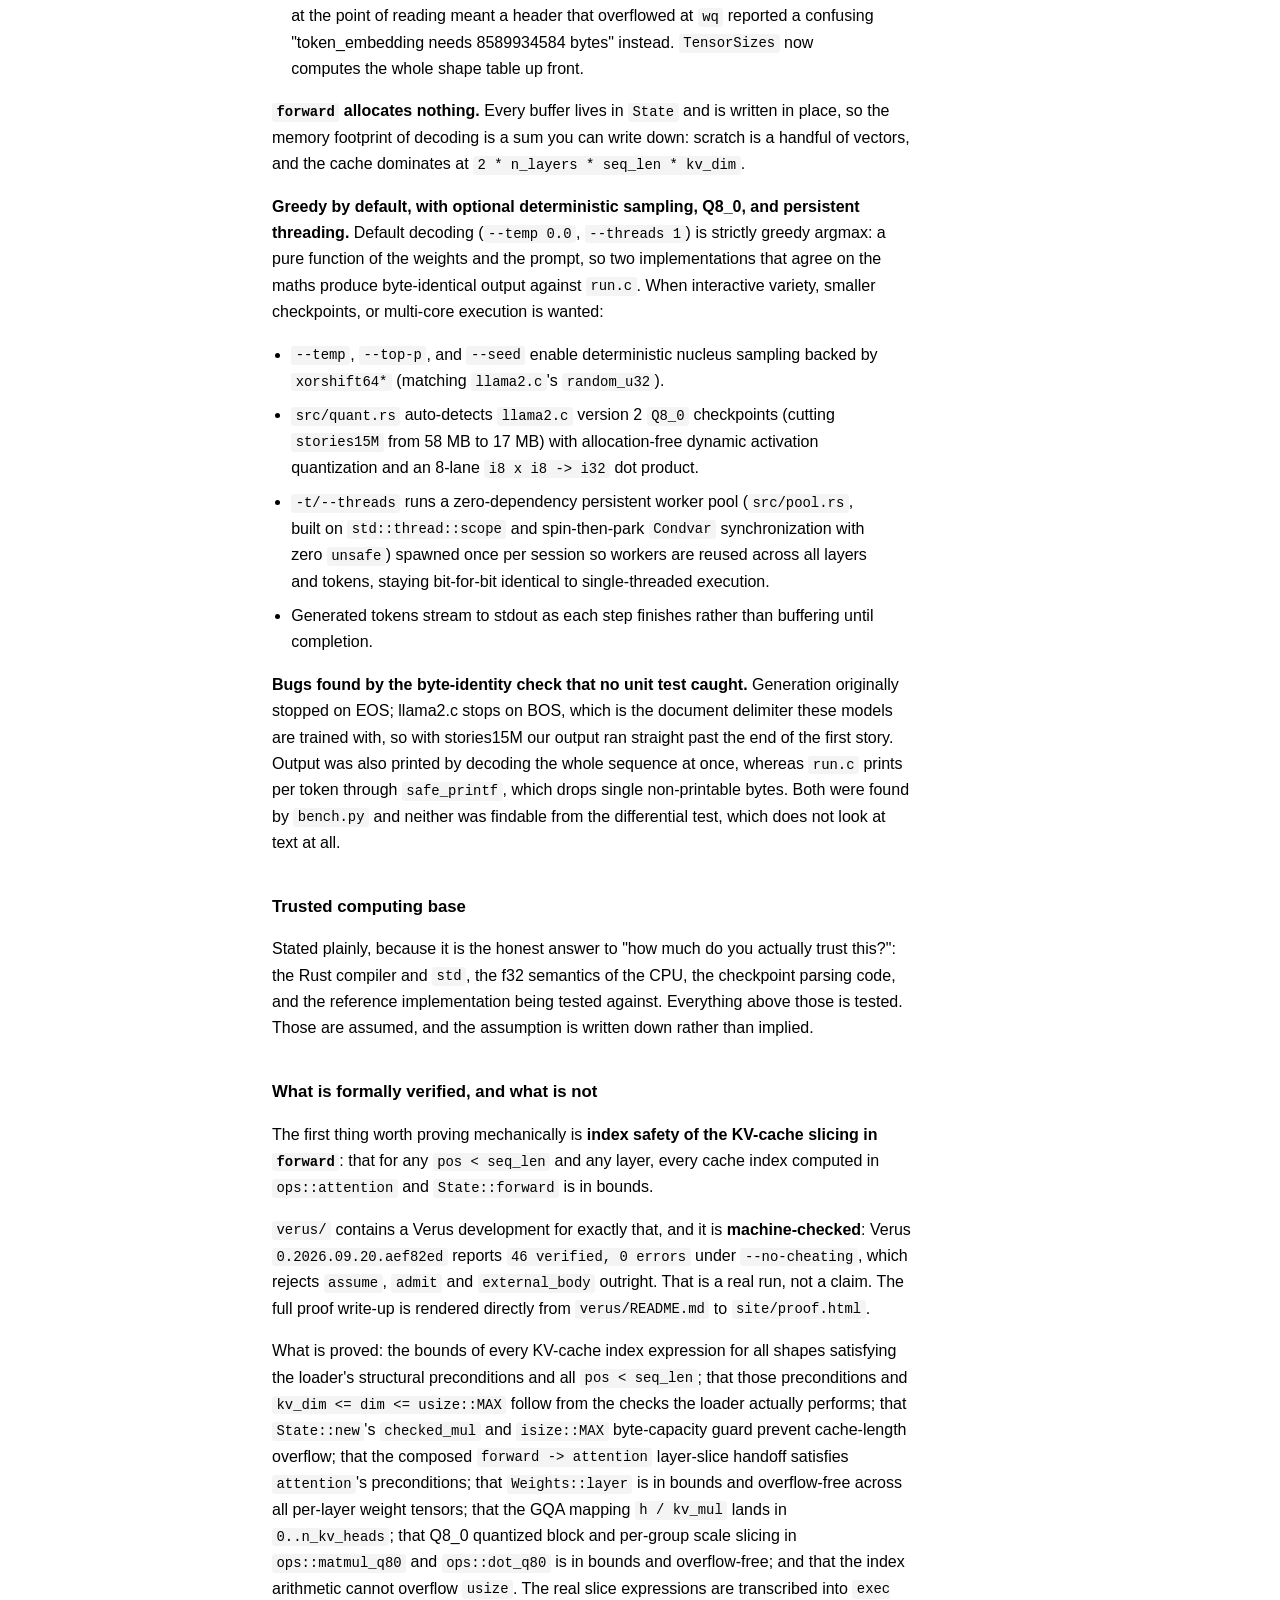
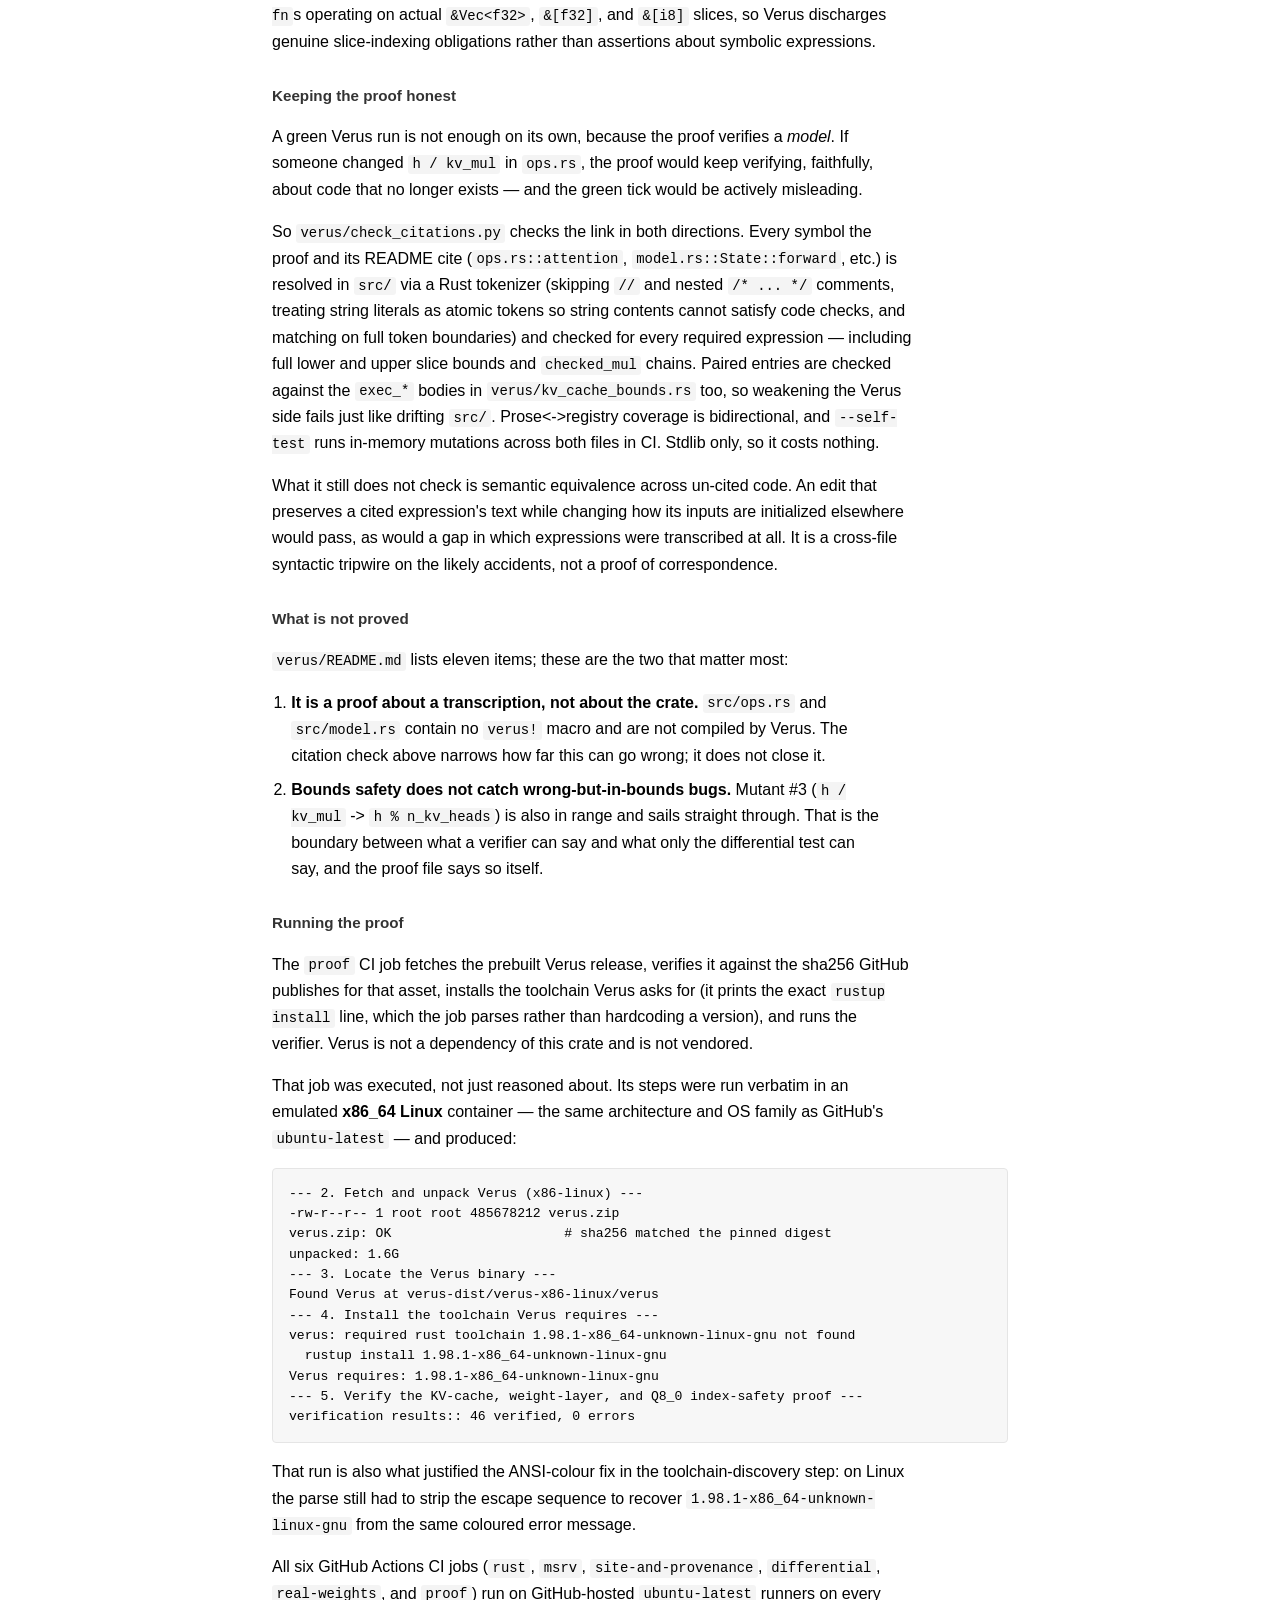
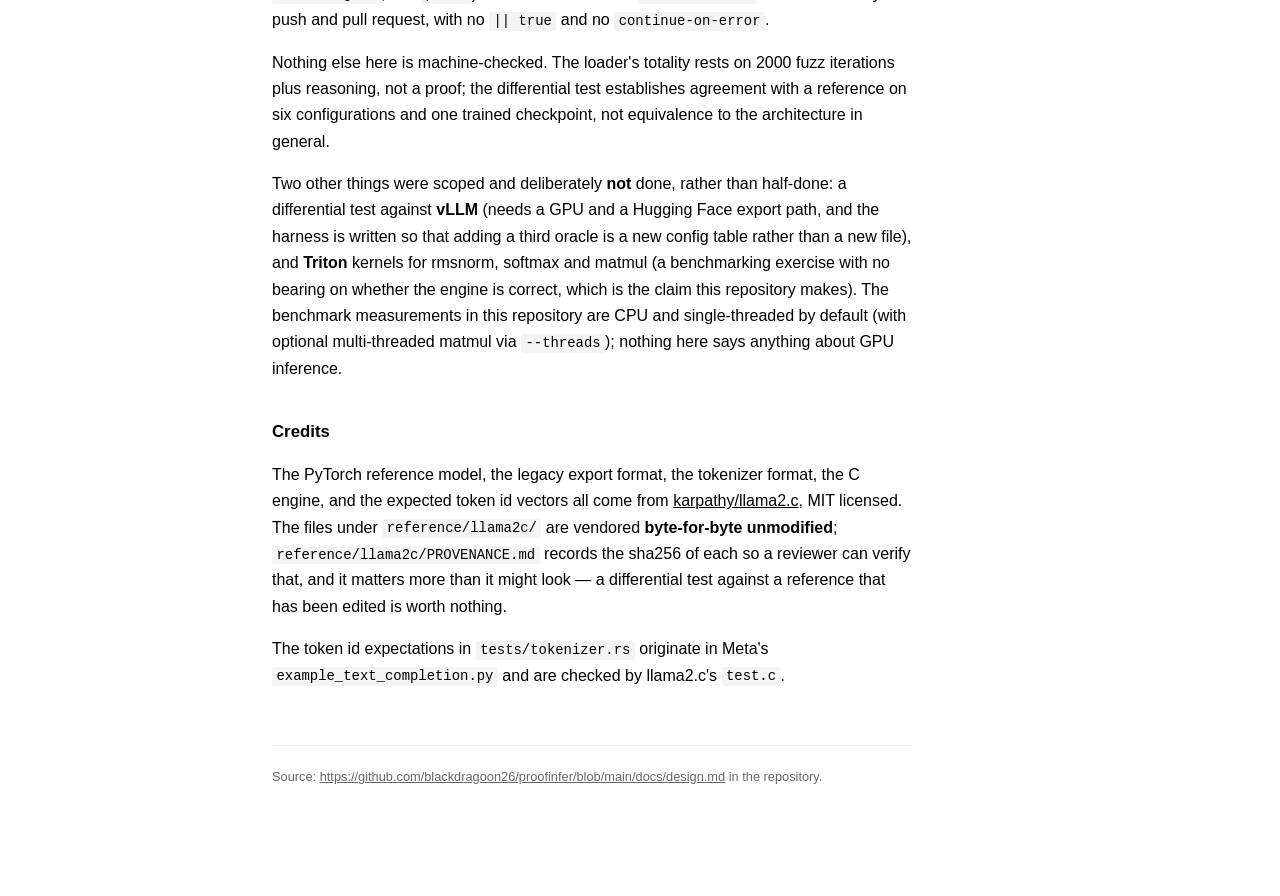
==== commit 4c2df096: "Add persistent worker pool, Q8_0 v2 quantized inference, and Verus Q8_0 bounds proof - Add zero-depe" ====
--- a/site/design.html
+++ b/site/design.html
@@ -28,26 +28,29 @@
   CONTEXT.md                 design notes: format, forward pass, gotchas, TCB
   src/
     lib.rs                   module map
-    ops.rs                   kernels: rmsnorm, softmax, silu, matmul (with optional std::thread::scope parallelism), RoPE, GQA
-    model.rs                 config, hardened checkpoint loader, State, forward, streaming/sampled generate
+    ops.rs                   kernels: rmsnorm, softmax, silu, matmul, Q8_0 quant/dot/matmul, RoPE, GQA
+    model.rs                 config, hardened FP32 loader, State, forward, streaming/sampled generate
+    quant.rs                 version 2 Q8_0 checkpoint loader, QuantizedState, auto-detected Checkpoint
+    pool.rs                  zero-dependency persistent scoped worker pool for FP32 and Q8_0 matmul
     tokenizer.rs             BPE vocabulary reader, encoder, decoder
     main.rs                  CLI
   tests/
     engine.rs                forward/generation properties
     loader.rs                hostile-input totality
+    quant.rs                 Q8_0 v2 loader totality, causality, persistent pool bit-identity
     tokenizer.rs             conformance to Meta's token vectors
   reference/
-    diff_test.py             differential harness vs PyTorch
+    diff_test.py             differential harness vs PyTorch (FP32 and Q8_0 v2)
     mutation_check.py        proves the differential harness can fail
     mutation_check_tests.py  proves the Rust test suite can fail
     bench.py                 benchmark + byte-identity check
     check_provenance.py      verifies vendored llama2c sha256s + byte sizes
     requirements.txt         pinned CPU PyTorch/numpy CI dependencies
     llama2c/                 vendored UNMODIFIED from karpathy/llama2.c (MIT)
-  verus/                     Verus proof of KV-cache and weight-layer index
-                             safety (36 conditions, machine-checked; rendered
+  verus/                     Verus proof of KV-cache, weight-layer, and Q8_0 block/scale
+                             index safety (46 conditions, machine-checked; rendered
                              to site/proof.html; see its README for the scope)
-                             plus check_citations.py, which checks symbol-scoped
+                             plus check_citations.py, which checks 13 symbol-scoped
                              expressions across both src/ and verus/
   .github/workflows/ci.yml   six jobs, no `|| true`, no continue-on-error</code></pre>
 
@@ -64,7 +67,14 @@
 
 <p><strong><code>forward</code> allocates nothing.</strong> Every buffer lives in <code>State</code> and is written in place, so the memory footprint of decoding is a sum you can write down: scratch is a handful of vectors, and the cache dominates at <code>2 * n_layers * seq_len * kv_dim</code>.</p>
 
-<p><strong>Greedy by default, with optional deterministic sampling and threading.</strong> Default decoding (<code>--temp 0.0</code>, <code>--threads 1</code>) is strictly greedy argmax: a pure function of the weights and the prompt, so two implementations that agree on the maths produce byte-identical output against <code>run.c</code>. When interactive variety or multi-core throughput is wanted, <code>--temp</code>, <code>--top-p</code>, and <code>--seed</code> enable deterministic nucleus sampling backed by <code>xorshift64*</code> (matching <code>llama2.c</code>'s <code>random_u32</code>), and <code>-t/--threads</code> partitions <code>matmul</code> output rows across <code>std::thread::scope</code> workers with zero external crates and bit-for-bit identical arithmetic. Generated tokens stream to stdout as each step finishes rather than buffering until completion.</p>
+<p><strong>Greedy by default, with optional deterministic sampling, Q8_0, and persistent threading.</strong> Default decoding (<code>--temp 0.0</code>, <code>--threads 1</code>) is strictly greedy argmax: a pure function of the weights and the prompt, so two implementations that agree on the maths produce byte-identical output against <code>run.c</code>. When interactive variety, smaller checkpoints, or multi-core execution is wanted:</p>
+
+<ul>
+<li><code>--temp</code>, <code>--top-p</code>, and <code>--seed</code> enable deterministic nucleus sampling backed by <code>xorshift64*</code> (matching <code>llama2.c</code>'s <code>random_u32</code>).</li>
+<li><code>src/quant.rs</code> auto-detects <code>llama2.c</code> version 2 <code>Q8_0</code> checkpoints (cutting <code>stories15M</code> from 58 MB to 17 MB) with allocation-free dynamic activation quantization and an 8-lane <code>i8 x i8 -&gt; i32</code> dot product.</li>
+<li><code>-t/--threads</code> runs a zero-dependency persistent worker pool (<code>src/pool.rs</code>, built on <code>std::thread::scope</code> and spin-then-park <code>Condvar</code> synchronization with zero <code>unsafe</code>) spawned once per session so workers are reused across all layers and tokens, staying bit-for-bit identical to single-threaded execution.</li>
+<li>Generated tokens stream to stdout as each step finishes rather than buffering until completion.</li>
+</ul>
 
 <p><strong>Bugs found by the byte-identity check that no unit test caught.</strong> Generation originally stopped on EOS; llama2.c stops on BOS, which is the document delimiter these models are trained with, so with stories15M our output ran straight past the end of the first story. Output was also printed by decoding the whole sequence at once, whereas <code>run.c</code> prints per token through <code>safe_printf</code>, which drops single non-printable bytes. Both were found by <code>bench.py</code> and neither was findable from the differential test, which does not look at text at all.</p>
 
@@ -74,9 +84,9 @@
 <h3>What is formally verified, and what is not</h3>
 <p>The first thing worth proving mechanically is <strong>index safety of the KV-cache slicing in <code>forward</code></strong>: that for any <code>pos &lt; seq_len</code> and any layer, every cache index computed in <code>ops::attention</code> and <code>State::forward</code> is in bounds.</p>
 
-<p><code>verus/</code> contains a Verus development for exactly that, and it is <strong>machine-checked</strong>: Verus <code>0.2026.09.20.aef82ed</code> reports <code>36 verified, 0 errors</code> under <code>--no-cheating</code>, which rejects <code>assume</code>, <code>admit</code> and <code>external_body</code> outright. That is a real run, not a claim. The full proof write-up is rendered directly from <code>verus/README.md</code> to <code>site/proof.html</code>.</p>
+<p><code>verus/</code> contains a Verus development for exactly that, and it is <strong>machine-checked</strong>: Verus <code>0.2026.09.20.aef82ed</code> reports <code>46 verified, 0 errors</code> under <code>--no-cheating</code>, which rejects <code>assume</code>, <code>admit</code> and <code>external_body</code> outright. That is a real run, not a claim. The full proof write-up is rendered directly from <code>verus/README.md</code> to <code>site/proof.html</code>.</p>
 
-<p>What is proved: the bounds of every KV-cache index expression for all shapes satisfying the loader's structural preconditions and all <code>pos &lt; seq_len</code>; that those preconditions and <code>kv_dim &lt;= dim &lt;= usize::MAX</code> follow from the checks the loader actually performs; that <code>State::new</code>'s <code>checked_mul</code> and <code>isize::MAX</code> byte-capacity guard prevent cache-length overflow; that the composed <code>forward -&gt; attention</code> layer-slice handoff satisfies <code>attention</code>'s preconditions; that <code>Weights::layer</code> is in bounds and overflow-free across all per-layer weight tensors; that the GQA mapping <code>h / kv_mul</code> lands in <code>0..n_kv_heads</code>; and that the index arithmetic cannot overflow <code>usize</code>. The real slice expressions are transcribed into <code>exec fn</code>s operating on actual <code>&amp;Vec&lt;f32&gt;</code> and <code>&amp;[f32]</code> slices, so Verus discharges genuine slice-indexing obligations rather than assertions about symbolic expressions.</p>
+<p>What is proved: the bounds of every KV-cache index expression for all shapes satisfying the loader's structural preconditions and all <code>pos &lt; seq_len</code>; that those preconditions and <code>kv_dim &lt;= dim &lt;= usize::MAX</code> follow from the checks the loader actually performs; that <code>State::new</code>'s <code>checked_mul</code> and <code>isize::MAX</code> byte-capacity guard prevent cache-length overflow; that the composed <code>forward -&gt; attention</code> layer-slice handoff satisfies <code>attention</code>'s preconditions; that <code>Weights::layer</code> is in bounds and overflow-free across all per-layer weight tensors; that the GQA mapping <code>h / kv_mul</code> lands in <code>0..n_kv_heads</code>; that Q8_0 quantized block and per-group scale slicing in <code>ops::matmul_q80</code> and <code>ops::dot_q80</code> is in bounds and overflow-free; and that the index arithmetic cannot overflow <code>usize</code>. The real slice expressions are transcribed into <code>exec fn</code>s operating on actual <code>&amp;Vec&lt;f32&gt;</code>, <code>&amp;[f32]</code>, and <code>&amp;[i8]</code> slices, so Verus discharges genuine slice-indexing obligations rather than assertions about symbolic expressions.</p>
 
 <h4>Keeping the proof honest</h4>
 <p>A green Verus run is not enough on its own, because the proof verifies a <em>model</em>. If someone changed <code>h / kv_mul</code> in <code>ops.rs</code>, the proof would keep verifying, faithfully, about code that no longer exists — and the green tick would be actively misleading.</p>
@@ -108,8 +118,8 @@
 verus: required rust toolchain 1.98.1-x86_64-unknown-linux-gnu not found
   rustup install 1.98.1-x86_64-unknown-linux-gnu
 Verus requires: 1.98.1-x86_64-unknown-linux-gnu
---- 5. Verify the KV-cache index-safety proof ---
-verification results:: 36 verified, 0 errors</code></pre>
+--- 5. Verify the KV-cache, weight-layer, and Q8_0 index-safety proof ---
+verification results:: 46 verified, 0 errors</code></pre>
 
 <p>That run is also what justified the ANSI-colour fix in the toolchain-discovery step: on Linux the parse still had to strip the escape sequence to recover <code>1.98.1-x86_64-unknown-linux-gnu</code> from the same coloured error message.</p>
 
